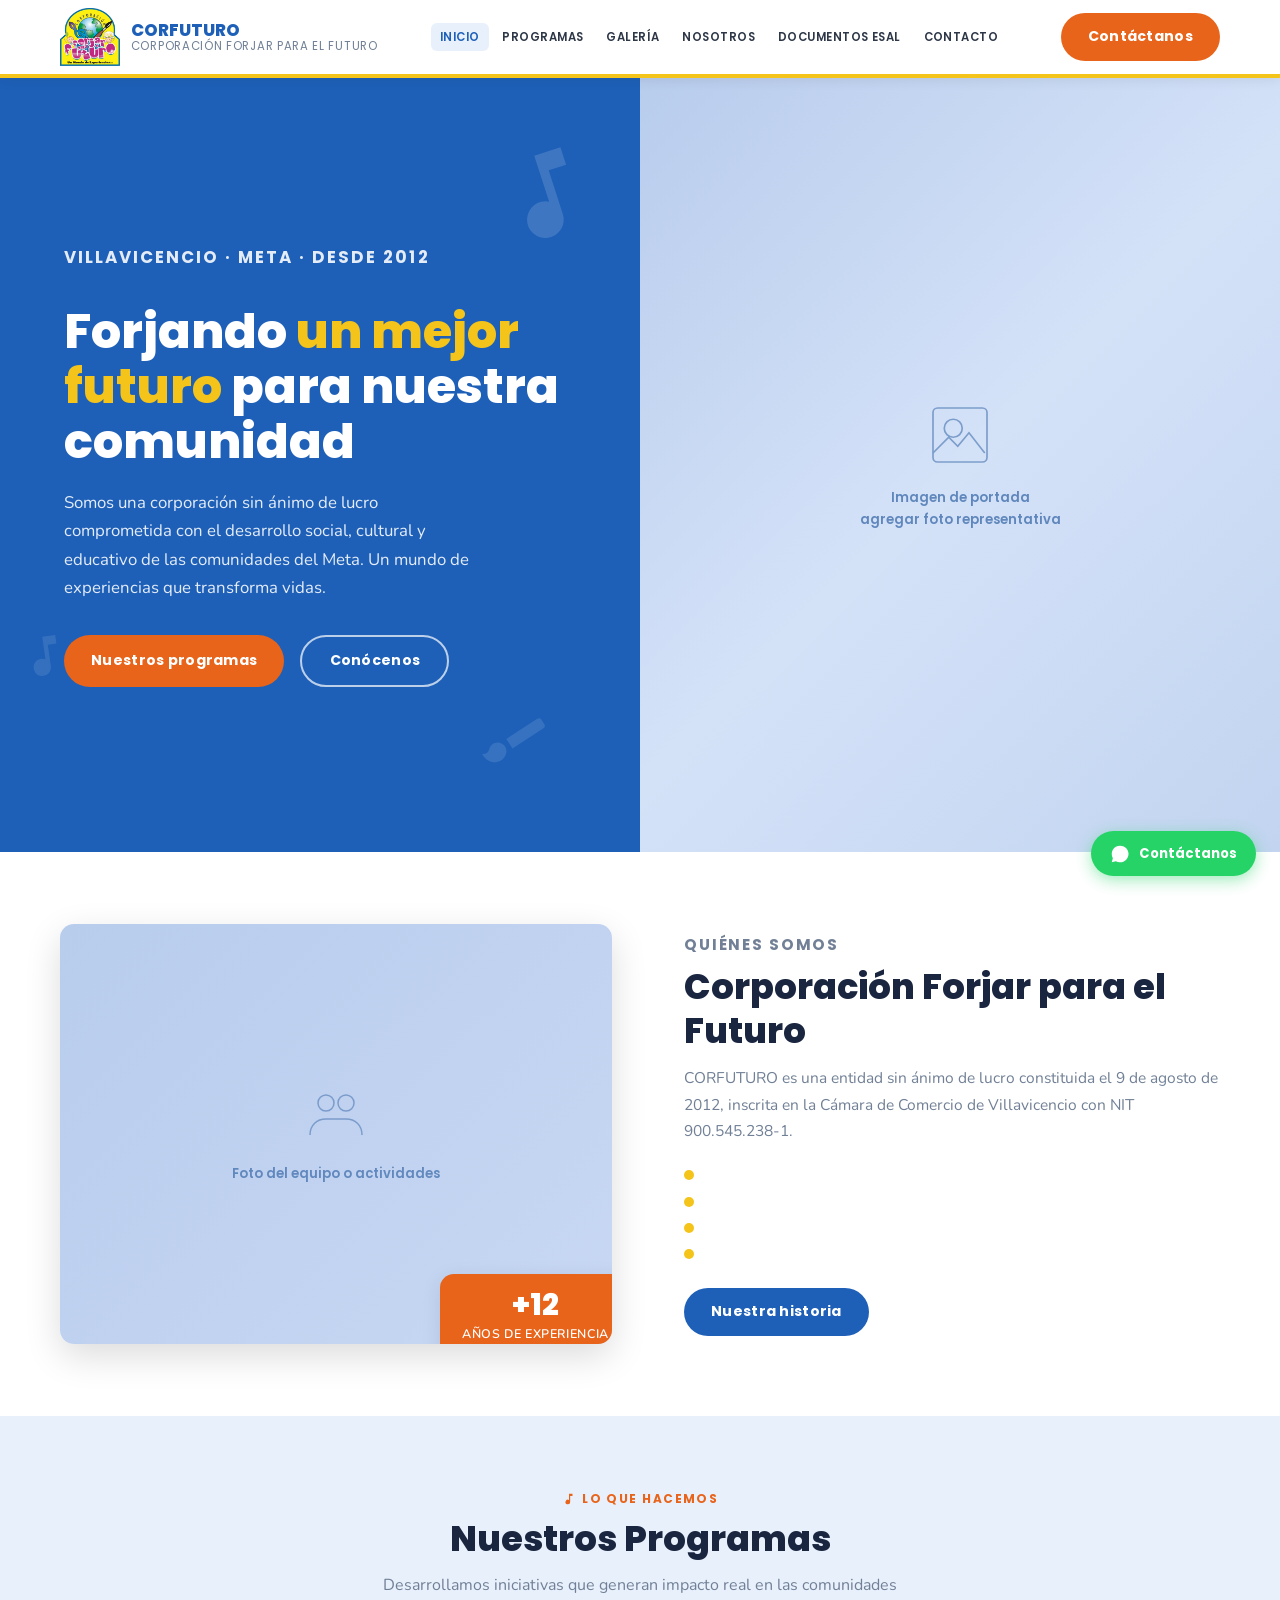
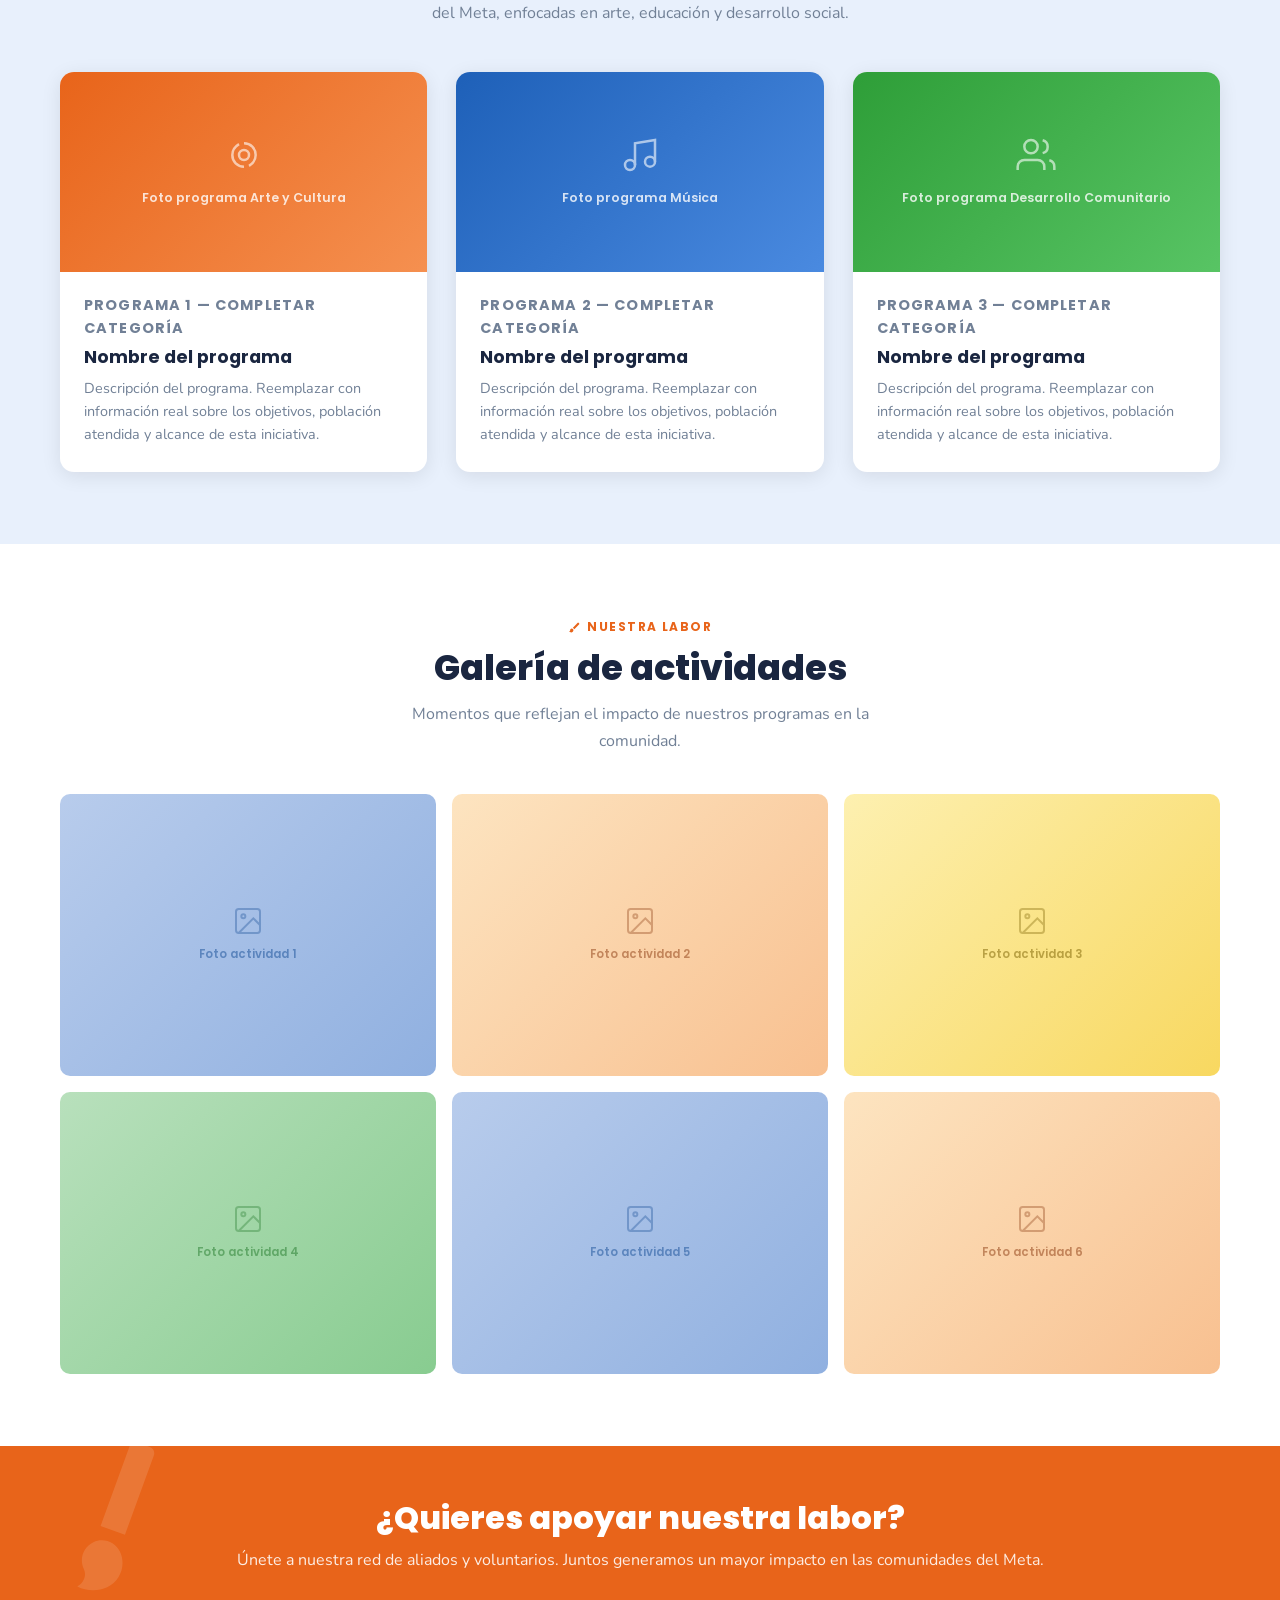
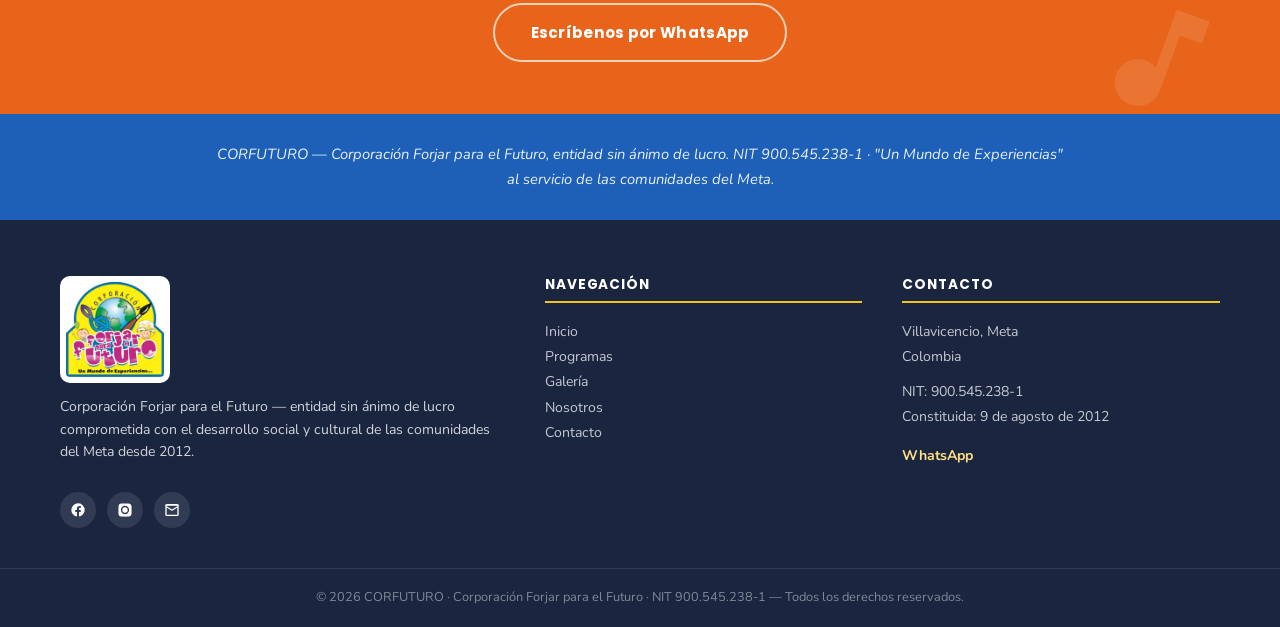
==== index.html @ f7814bb2 "Initial commit" ====
<!DOCTYPE html>
<html lang="es">
<head>
  <meta charset="UTF-8">
  <meta name="viewport" content="width=device-width, initial-scale=1">
  <title>CORFUTURO - Corporación Forjar para el Futuro</title>
  <meta name="description" content="Corporación Forjar para el Futuro — CORFUTURO, entidad sin ánimo de lucro. Un mundo de experiencias para la comunidad de Villavicencio, Meta.">
  <meta property="og:title" content="CORFUTURO - Corporación Forjar para el Futuro">
  <meta property="og:description" content="Un mundo de experiencias para la comunidad de Villavicencio, Meta.">
  <meta property="og:type" content="website">
  <link rel="preconnect" href="https://fonts.googleapis.com">
  <link rel="preconnect" href="https://fonts.gstatic.com" crossorigin>
  <link href="https://fonts.googleapis.com/css2?family=Poppins:wght@400;600;700;800&family=Nunito:wght@400;600;700&display=swap" rel="stylesheet">
  <link rel="stylesheet" href="styles.css">
</head>
<body>

<!-- ===== CABECERA ===== -->
<header class="site-header">
  <div class="wrap topbar">
    <a class="logo" href="index.html" aria-label="CORFUTURO inicio">
      <img src="assets/img/logo-corfuturo.png" alt="CORFUTURO">
      <div class="logo-name">CORFUTURO
        <span>Corporación Forjar para el Futuro</span>
      </div>
    </a>
    <ul class="nav" id="nav">
      <li class="active"><a href="index.html">Inicio</a></li>
      <li><a href="index.html#programas">Programas</a></li>
      <li><a href="index.html#galeria">Galería</a></li>
      <li><a href="nosotros.html">Nosotros</a></li>
      <li><a href="documentos.html">Documentos ESAL</a></li>
      <li><a href="contacto.html">Contacto</a></li>
    </ul>
    <div class="head-actions">
      <a class="btn btn-orange" href="https://api.whatsapp.com/send?phone=57&text=Hola%2C%20me%20gustar%C3%ADa%20saber%20m%C3%A1s%20sobre%20CORFUTURO." target="_blank" rel="noopener">Contáctanos</a>
      <button class="burger" id="burger" aria-label="Abrir menú">
        <span></span><span></span><span></span>
      </button>
    </div>
  </div>
</header>

<!-- ===== HERO ===== -->
<section class="hero" id="inicio">
  <div class="hero-text">
    <!-- Decoraciones sutiles: nota musical y pincel del logotipo -->
    <span class="deco-icon" aria-hidden="true" style="top:8%;right:6%;width:110px;height:110px;opacity:.14;transform:rotate(-18deg);color:#fff">
      <svg viewBox="0 0 24 24" width="110" height="110" fill="currentColor"><path d="M12 3v10.55A4 4 0 1 0 14 17V7h4V3h-6z"/></svg>
    </span>
    <span class="deco-icon" aria-hidden="true" style="bottom:10%;right:14%;width:70px;height:70px;opacity:.11;transform:rotate(12deg);color:#fff">
      <svg viewBox="0 0 24 24" width="70" height="70" fill="currentColor"><path d="M7 14c-1.66 0-3 1.34-3 3 0 1.31-1.16 2-2 2 .92 1.22 2.49 2 4 2 2.21 0 4-1.79 4-4 0-1.66-1.34-3-3-3zm13.71-9.37-1.34-1.34a1 1 0 0 0-1.41 0L9 12.25 11.75 15l8.96-8.96a1 1 0 0 0 0-1.41z"/></svg>
    </span>
    <span class="deco-icon" aria-hidden="true" style="bottom:22%;left:3%;width:52px;height:52px;opacity:.10;transform:rotate(-8deg);color:#fff">
      <svg viewBox="0 0 24 24" width="52" height="52" fill="currentColor"><path d="M12 3v10.55A4 4 0 1 0 14 17V7h4V3h-6z"/></svg>
    </span>
    <p class="hero-eyebrow">Villavicencio · Meta · Desde 2012</p>
    <h1>Forjando <em>un mejor futuro</em> para nuestra comunidad</h1>
    <p>Somos una corporación sin ánimo de lucro comprometida con el desarrollo social, cultural y educativo de las comunidades del Meta. Un mundo de experiencias que transforma vidas.</p>
    <div class="hero-actions">
      <a class="btn btn-orange" href="index.html#programas">Nuestros programas</a>
      <a class="btn btn-outline-white" href="nosotros.html">Conócenos</a>
    </div>
  </div>
  <div class="hero-img">
    <!-- Reemplazar con imagen real cuando esté disponible -->
    <div class="hero-img-placeholder">
      <svg viewBox="0 0 64 64" width="72" height="72" fill="none" stroke="currentColor" stroke-width="1.5">
        <rect x="8" y="8" width="48" height="48" rx="4"/>
        <circle cx="26" cy="26" r="8"/>
        <path d="M8 48l14-14 8 8 10-12 14 18"/>
      </svg>
      <p>Imagen de portada<br>agregar foto representativa</p>
    </div>
  </div>
</section>

<!-- ===== QUIÉNES SOMOS ===== -->
<section class="section" id="nosotros-home">
  <div class="wrap">
    <div class="about-grid reveal">
      <div class="about-img-wrap">
        <!-- Reemplazar con imagen real -->
        <div class="about-img-placeholder">
          <svg viewBox="0 0 64 64" width="64" height="64" fill="none" stroke="currentColor" stroke-width="1.5">
            <circle cx="22" cy="20" r="8"/>
            <circle cx="42" cy="20" r="8"/>
            <path d="M6 52c0-10 7-16 16-16h20c9 0 16 6 16 16"/>
          </svg>
          <p>Foto del equipo o actividades</p>
        </div>
        <div class="about-badge">
          <strong>+12</strong>
          <span>años de experiencia</span>
        </div>
      </div>
      <div class="about-content">
        <p class="sec-label">Quiénes somos</p>
        <h2 class="sec-title">Corporación Forjar para el Futuro</h2>
        <p>CORFUTURO es una entidad sin ánimo de lucro constituida el 9 de agosto de 2012, inscrita en la Cámara de Comercio de Villavicencio con NIT 900.545.238-1.</p>
        <p><!-- Completar: descripción real del objeto social y trabajo de la corporación --></p>
        <ul class="about-list">
          <li><!-- Completar: línea de trabajo o logro real 1 --></li>
          <li><!-- Completar: línea de trabajo o logro real 2 --></li>
          <li><!-- Completar: línea de trabajo o logro real 3 --></li>
          <li><!-- Completar: línea de trabajo o logro real 4 --></li>
        </ul>
        <a class="btn btn-green" href="nosotros.html">Nuestra historia</a>
      </div>
    </div>
  </div>
</section>

<!-- ===== CIFRAS — completar con datos reales ===== -->
<!-- <div class="stats-bar">
  <div class="wrap">
    <div class="stats-grid">
      <div class="stat-item reveal">
        <div class="stat-num" data-count="0">0</div>
        <p>Beneficiarios atendidos</p>
      </div>
      <div class="stat-item reveal">
        <div class="stat-num" data-count="0">0</div>
        <p>Años de trayectoria</p>
      </div>
      <div class="stat-item reveal">
        <div class="stat-num" data-count="0">0</div>
        <p>Programas ejecutados</p>
      </div>
    </div>
  </div>
</div> -->

<!-- ===== PROGRAMAS ===== -->
<section class="section section-alt" id="programas">
  <div class="wrap">
    <div class="reveal" style="text-align:center; margin-bottom: .5rem;">
      <p class="sec-label" style="display:inline-flex;align-items:center;gap:.4rem">
        <svg viewBox="0 0 24 24" width="14" height="14" fill="currentColor" aria-hidden="true"><path d="M12 3v10.55A4 4 0 1 0 14 17V7h4V3h-6z"/></svg>
        Lo que hacemos
      </p>
      <h2 class="sec-title" style="margin: 0 auto .7rem;">Nuestros Programas</h2>
      <p class="sec-sub" style="margin: 0 auto;">Desarrollamos iniciativas que generan impacto real en las comunidades del Meta, enfocadas en arte, educación y desarrollo social.</p>
    </div>
    <div class="programs-grid">

      <div class="program-card reveal">
        <div class="program-img">
          <!-- Reemplazar con imagen real -->
          <div class="program-img-placeholder prog-color-1">
            <svg viewBox="0 0 24 24" width="40" height="40" fill="none" stroke="currentColor" stroke-width="1.5">
              <path d="M12 19c-4 0-7-3-7-7 0-2.5 1.5-5 4-6.5M12 5c4 0 7 3 7 7 0 2.5-1.5 5-4 6.5"/>
              <circle cx="12" cy="12" r="3"/>
            </svg>
            <p>Foto programa Arte y Cultura</p>
          </div>
        </div>
        <div class="program-body">
          <p class="program-tag">Programa 1 — completar categoría</p>
          <h3>Nombre del programa</h3>
          <p>Descripción del programa. Reemplazar con información real sobre los objetivos, población atendida y alcance de esta iniciativa.</p>
        </div>
      </div>

      <div class="program-card reveal">
        <div class="program-img">
          <!-- Reemplazar con imagen real -->
          <div class="program-img-placeholder prog-color-2">
            <svg viewBox="0 0 24 24" width="40" height="40" fill="none" stroke="currentColor" stroke-width="1.5">
              <path d="M9 18V5l12-2v13"/>
              <circle cx="6" cy="18" r="3"/>
              <circle cx="18" cy="16" r="3"/>
            </svg>
            <p>Foto programa Música</p>
          </div>
        </div>
        <div class="program-body">
          <p class="program-tag">Programa 2 — completar categoría</p>
          <h3>Nombre del programa</h3>
          <p>Descripción del programa. Reemplazar con información real sobre los objetivos, población atendida y alcance de esta iniciativa.</p>
        </div>
      </div>

      <div class="program-card reveal">
        <div class="program-img">
          <!-- Reemplazar con imagen real -->
          <div class="program-img-placeholder prog-color-3">
            <svg viewBox="0 0 24 24" width="40" height="40" fill="none" stroke="currentColor" stroke-width="1.5">
              <path d="M17 21v-2a4 4 0 0 0-4-4H5a4 4 0 0 0-4 4v2"/>
              <circle cx="9" cy="7" r="4"/>
              <path d="M23 21v-2a4 4 0 0 0-3-3.87M16 3.13a4 4 0 0 1 0 7.75"/>
            </svg>
            <p>Foto programa Desarrollo Comunitario</p>
          </div>
        </div>
        <div class="program-body">
          <p class="program-tag">Programa 3 — completar categoría</p>
          <h3>Nombre del programa</h3>
          <p>Descripción del programa. Reemplazar con información real sobre los objetivos, población atendida y alcance de esta iniciativa.</p>
        </div>
      </div>

    </div>
  </div>
</section>

<!-- ===== GALERÍA ===== -->
<section class="section" id="galeria">
  <div class="wrap">
    <div class="reveal" style="text-align:center; margin-bottom: .5rem;">
      <p class="sec-label" style="display:inline-flex;align-items:center;gap:.4rem">
        <svg viewBox="0 0 24 24" width="13" height="13" fill="currentColor" aria-hidden="true"><path d="M7 14c-1.66 0-3 1.34-3 3 0 1.31-1.16 2-2 2 .92 1.22 2.49 2 4 2 2.21 0 4-1.79 4-4 0-1.66-1.34-3-3-3zm13.71-9.37-1.34-1.34a1 1 0 0 0-1.41 0L9 12.25 11.75 15l8.96-8.96a1 1 0 0 0 0-1.41z"/></svg>
        Nuestra labor
      </p>
      <h2 class="sec-title" style="margin: 0 auto .7rem;">Galería de actividades</h2>
      <p class="sec-sub" style="margin: 0 auto;">Momentos que reflejan el impacto de nuestros programas en la comunidad.</p>
    </div>
    <div class="gallery-grid reveal">
      <div class="gallery-item gal-1">
        <!-- <img src="assets/img/galeria-1.jpg" alt="Actividades CORFUTURO"> -->
        <div class="gallery-placeholder">
          <svg viewBox="0 0 24 24" width="32" height="32" fill="none" stroke="currentColor" stroke-width="1.5">
            <rect x="3" y="3" width="18" height="18" rx="2"/><circle cx="8.5" cy="8.5" r="1.5"/>
            <path d="M21 15l-5-5L5 21"/>
          </svg>
          <p>Foto actividad 1</p>
        </div>
      </div>
      <div class="gallery-item gal-2">
        <div class="gallery-placeholder">
          <svg viewBox="0 0 24 24" width="32" height="32" fill="none" stroke="currentColor" stroke-width="1.5">
            <rect x="3" y="3" width="18" height="18" rx="2"/><circle cx="8.5" cy="8.5" r="1.5"/>
            <path d="M21 15l-5-5L5 21"/>
          </svg>
          <p>Foto actividad 2</p>
        </div>
      </div>
      <div class="gallery-item gal-3">
        <div class="gallery-placeholder">
          <svg viewBox="0 0 24 24" width="32" height="32" fill="none" stroke="currentColor" stroke-width="1.5">
            <rect x="3" y="3" width="18" height="18" rx="2"/><circle cx="8.5" cy="8.5" r="1.5"/>
            <path d="M21 15l-5-5L5 21"/>
          </svg>
          <p>Foto actividad 3</p>
        </div>
      </div>
      <div class="gallery-item gal-4">
        <div class="gallery-placeholder">
          <svg viewBox="0 0 24 24" width="32" height="32" fill="none" stroke="currentColor" stroke-width="1.5">
            <rect x="3" y="3" width="18" height="18" rx="2"/><circle cx="8.5" cy="8.5" r="1.5"/>
            <path d="M21 15l-5-5L5 21"/>
          </svg>
          <p>Foto actividad 4</p>
        </div>
      </div>
      <div class="gallery-item gal-5">
        <div class="gallery-placeholder">
          <svg viewBox="0 0 24 24" width="32" height="32" fill="none" stroke="currentColor" stroke-width="1.5">
            <rect x="3" y="3" width="18" height="18" rx="2"/><circle cx="8.5" cy="8.5" r="1.5"/>
            <path d="M21 15l-5-5L5 21"/>
          </svg>
          <p>Foto actividad 5</p>
        </div>
      </div>
      <div class="gallery-item gal-6">
        <div class="gallery-placeholder">
          <svg viewBox="0 0 24 24" width="32" height="32" fill="none" stroke="currentColor" stroke-width="1.5">
            <rect x="3" y="3" width="18" height="18" rx="2"/><circle cx="8.5" cy="8.5" r="1.5"/>
            <path d="M21 15l-5-5L5 21"/>
          </svg>
          <p>Foto actividad 6</p>
        </div>
      </div>
    </div>
  </div>
</section>

<!-- ===== CTA BANNER ===== -->
<div class="cta-banner">
  <!-- Decoraciones: pincel y nota al fondo del banner naranja -->
  <span class="deco-icon" aria-hidden="true" style="top:-10px;left:3%;width:160px;height:160px;opacity:.12;transform:rotate(-25deg);color:#fff">
    <svg viewBox="0 0 24 24" width="160" height="160" fill="currentColor"><path d="M7 14c-1.66 0-3 1.34-3 3 0 1.31-1.16 2-2 2 .92 1.22 2.49 2 4 2 2.21 0 4-1.79 4-4 0-1.66-1.34-3-3-3zm13.71-9.37-1.34-1.34a1 1 0 0 0-1.41 0L9 12.25 11.75 15l8.96-8.96a1 1 0 0 0 0-1.41z"/></svg>
  </span>
  <span class="deco-icon" aria-hidden="true" style="bottom:-15px;right:4%;width:140px;height:140px;opacity:.11;transform:rotate(20deg);color:#fff">
    <svg viewBox="0 0 24 24" width="140" height="140" fill="currentColor"><path d="M12 3v10.55A4 4 0 1 0 14 17V7h4V3h-6z"/></svg>
  </span>
  <div class="wrap">
    <h2 class="reveal">¿Quieres apoyar nuestra labor?</h2>
    <p class="reveal">Únete a nuestra red de aliados y voluntarios. Juntos generamos un mayor impacto en las comunidades del Meta.</p>
    <a class="btn btn-outline-white reveal"
       href="https://api.whatsapp.com/send?phone=57&text=Hola%2C%20quiero%20apoyar%20a%20CORFUTURO."
       target="_blank" rel="noopener">Escríbenos por WhatsApp</a>
  </div>
</div>

<!-- ===== OBJETO SOCIAL STRIP ===== -->
<div class="objeto-strip">
  <div class="wrap">
    <p>CORFUTURO — Corporación Forjar para el Futuro, entidad sin ánimo de lucro. NIT 900.545.238-1 · "Un Mundo de Experiencias" al servicio de las comunidades del Meta.</p>
  </div>
</div>

<!-- ===== PIE DE PÁGINA ===== -->
<footer class="site-footer">
  <div class="foot-top">
    <div class="wrap">
      <div class="foot-grid">

        <div class="foot-brand">
          <img src="assets/img/logo-corfuturo.png" alt="CORFUTURO">
          <p>Corporación Forjar para el Futuro — entidad sin ánimo de lucro comprometida con el desarrollo social y cultural de las comunidades del Meta desde 2012.</p>
          <div class="foot-social">
            <a href="https://www.facebook.com/" target="_blank" rel="noopener" aria-label="Facebook">
              <svg viewBox="0 0 24 24"><path d="M22 12a10 10 0 1 0-11.6 9.9v-7H7.9V12h2.5V9.8c0-2.5 1.5-3.9 3.8-3.9 1.1 0 2.2.2 2.2.2v2.5h-1.2c-1.2 0-1.6.8-1.6 1.6V12h2.7l-.4 2.9h-2.3v7A10 10 0 0 0 22 12z"/></svg>
            </a>
            <a href="https://instagram.com/" target="_blank" rel="noopener" aria-label="Instagram">
              <svg viewBox="0 0 24 24"><path d="M12 2.2c3.2 0 3.6 0 4.9.1 1.2.1 1.8.3 2.2.4.6.2 1 .4 1.4.9.4.4.7.8.9 1.4.2.4.3 1 .4 2.2.1 1.3.1 1.7.1 4.9s0 3.6-.1 4.9c-.1 1.2-.3 1.8-.4 2.2-.2.6-.4 1-.9 1.4-.4.4-.8.7-1.4.9-.4.2-1 .3-2.2.4-1.3.1-1.7.1-4.9.1s-3.6 0-4.9-.1c-1.2-.1-1.8-.3-2.2-.4-.6-.2-1-.4-1.4-.9-.4-.4-.7-.8-.9-1.4-.2-.4-.3-1-.4-2.2C2.2 15.6 2.2 15.2 2.2 12s0-3.6.1-4.9c.1-1.2.3-1.8.4-2.2.2-.6.4-1 .9-1.4.4-.4.8-.7 1.4-.9.4-.2 1-.3 2.2-.4C8.4 2.2 8.8 2.2 12 2.2zm0 3.6a6.2 6.2 0 1 0 0 12.4 6.2 6.2 0 0 0 0-12.4zm0 10.2a4 4 0 1 1 0-8 4 4 0 0 1 0 8zm6.4-10.4a1.4 1.4 0 1 1-2.9 0 1.4 1.4 0 0 1 2.9 0z"/></svg>
            </a>
            <a href="mailto:corfuturo@gmail.com" aria-label="Correo">
              <svg viewBox="0 0 24 24"><path d="M2 5a2 2 0 0 1 2-2h16a2 2 0 0 1 2 2v14a2 2 0 0 1-2 2H4a2 2 0 0 1-2-2V5zm2 .5v.7l8 5 8-5v-.7H4zm16 2.8-7.5 4.7a1 1 0 0 1-1 0L4 8.3V19h16V8.3z"/></svg>
            </a>
          </div>
        </div>

        <div class="foot-col">
          <h4>Navegación</h4>
          <a href="index.html">Inicio</a>
          <a href="index.html#programas">Programas</a>
          <a href="index.html#galeria">Galería</a>
          <a href="nosotros.html">Nosotros</a>
          <a href="contacto.html">Contacto</a>
        </div>

        <div class="foot-col">
          <h4>Contacto</h4>
          <p>Villavicencio, Meta<br>Colombia</p>
          <p style="margin-top:.6rem">NIT: 900.545.238-1</p>
          <p>Constituida: 9 de agosto de 2012</p>
          <a href="https://api.whatsapp.com/send?phone=57&text=Hola%20CORFUTURO"
             target="_blank" rel="noopener" style="margin-top:.8rem; color:#ffe082; font-weight:700;">
            WhatsApp
          </a>
        </div>

      </div>
    </div>
  </div>
  <div class="foot-bottom">
    <div class="wrap">
      © <span id="year"></span> CORFUTURO · Corporación Forjar para el Futuro · NIT 900.545.238-1 — Todos los derechos reservados.
    </div>
  </div>
</footer>

<a class="float-wa"
   href="https://api.whatsapp.com/send?phone=57&text=Hola%2C%20me%20gustar%C3%ADa%20saber%20m%C3%A1s%20sobre%20CORFUTURO."
   target="_blank" rel="noopener">
  <svg viewBox="0 0 24 24"><path d="M12 2a10 10 0 0 0-8.6 15l-1.3 4.9 5-1.3A10 10 0 1 0 12 2z"/></svg>
  Contáctanos
</a>

<script src="main.js"></script>
</body>
</html>
---- styles.css ----
/* ===========================================================
   CORFUTURO — hoja de estilos
   Corporación Forjar para el Futuro
   Villavicencio, Meta · NIT 900.545.238-1
   =========================================================== */

:root {
  /* Colores extraídos del logotipo CORFUTURO */
  --blue:        #1e60b8;   /* globo azul */
  --blue-dark:   #154d96;
  --blue-light:  #e8f0fc;
  --orange:      #e8641a;   /* pincel naranja */
  --orange-dark: #c95410;
  --yellow:      #f4c41a;   /* arco dorado */
  --yellow-dark: #d4a810;
  --green:       #2e9e38;   /* nota musical verde */
  --green-dark:  #237a2b;
  --navy:        #1a2640;   /* fondo oscuro / footer */
  --ink:         #2d3748;
  --gray:        #718096;
  --line:        #e2e8f0;
  --cream:       #fffdf8;
  --shadow:      0 4px 20px rgba(0,0,0,.09);
  --shadow-lg:   0 12px 36px rgba(0,0,0,.14);
  --head: "Poppins", system-ui, sans-serif;
  --body: "Nunito", system-ui, sans-serif;
  --radius: 14px;
}

/* ----- RESET ----- */
*, *::before, *::after { box-sizing: border-box; margin: 0; padding: 0; }
html { scroll-behavior: smooth; scroll-padding-top: 80px; }
body { font-family: var(--body); color: var(--ink); line-height: 1.7;
       background: #fff; -webkit-font-smoothing: antialiased; }
img { max-width: 100%; display: block; }
a { color: inherit; text-decoration: none; }
h1,h2,h3,h4 { font-family: var(--head); line-height: 1.25; }
ul { list-style: none; }
.wrap { width: min(1160px, 92%); margin-inline: auto; }

/* ----- BOTONES ----- */
.btn {
  display: inline-flex; align-items: center; gap: .45rem;
  font-family: var(--head); font-weight: 700; font-size: .88rem;
  padding: .75rem 1.7rem; border-radius: 999px; border: 0;
  cursor: pointer; letter-spacing: .02em;
  transition: transform .2s, box-shadow .2s, background .2s;
}
.btn:hover { transform: translateY(-2px); box-shadow: 0 6px 18px rgba(0,0,0,.15); }
.btn-blue    { background: var(--blue);   color: #fff; }
.btn-blue:hover   { background: var(--blue-dark); }
.btn-green   { background: var(--blue);   color: #fff; }   /* alias compatibilidad */
.btn-green:hover  { background: var(--blue-dark); }
.btn-orange  { background: var(--orange); color: #fff; }
.btn-orange:hover { background: var(--orange-dark); }
.btn-yellow  { background: var(--yellow); color: var(--navy); }
.btn-yellow:hover { background: var(--yellow-dark); }
.btn-outline-white { background: transparent; color: #fff;
  border: 2px solid rgba(255,255,255,.7); }
.btn-outline-white:hover { background: rgba(255,255,255,.12); }

/* ----- CABECERA ----- */
.site-header {
  position: sticky; top: 0; z-index: 200;
  background: #fff;
  border-bottom: 4px solid var(--yellow);   /* arco dorado del logo */
  box-shadow: 0 2px 12px rgba(0,0,0,.08);
}
.topbar {
  display: flex; align-items: center;
  justify-content: space-between; gap: 1.2rem;
  min-height: 74px;
}
.logo { display: flex; align-items: center; gap: .7rem; padding: 5px 0; }
.logo img { height: 58px; width: auto; }
.logo-name {
  font-family: var(--head); font-weight: 800; font-size: 1.05rem;
  color: var(--blue); line-height: 1.15;
}
.logo-name span { display: block; font-weight: 400; font-size: .72rem;
  color: var(--gray); text-transform: uppercase; letter-spacing: .06em; }

.nav {
  display: flex; align-items: center; gap: .3rem;
  list-style: none; flex-wrap: nowrap;
}
.nav > li > a {
  font-family: var(--head); font-weight: 600; font-size: .72rem;
  color: var(--ink); text-transform: uppercase; letter-spacing: .04em;
  padding: 6px 9px; border-radius: 6px; white-space: nowrap;
  transition: color .2s, background .2s;
}
.nav > li > a:hover,
.nav > li.active > a { color: var(--blue); background: var(--blue-light); }

.head-actions { display: flex; align-items: center; gap: .6rem; flex-shrink: 0; }
.burger { display: none; flex-direction: column; gap: 5px;
  background: none; border: 0; cursor: pointer; padding: 4px; }
.burger span { display: block; width: 24px; height: 2px;
  background: var(--ink); border-radius: 2px; transition: .3s; }

/* ----- HERO ----- */
.hero {
  position: relative; min-height: 86vh;
  display: grid; grid-template-columns: 1fr 1fr;
  overflow: hidden;
}
.hero-text {
  background: var(--blue);   /* azul del globo */
  display: flex; flex-direction: column;
  justify-content: center; padding: clamp(2.5rem, 6vw, 5rem) clamp(2rem, 5vw, 4rem);
  position: relative; overflow: hidden;
}
.hero-eyebrow {
  font-family: var(--head); font-size: .78rem; font-weight: 700;
  letter-spacing: .12em; text-transform: uppercase;
  color: rgba(255,255,255,.7); margin-bottom: .8rem;
}
.hero-text h1 {
  font-family: var(--head); font-weight: 800;
  font-size: clamp(1.9rem, 4vw, 3rem);
  color: #fff; line-height: 1.15; margin-bottom: 1.2rem;
}
.hero-text h1 em { font-style: normal; color: var(--yellow); }  /* acento amarillo del logo */
.hero-text p {
  font-size: clamp(.92rem, 1.4vw, 1.05rem);
  color: rgba(255,255,255,.88); margin-bottom: 2rem; max-width: 42ch;
}
.hero-actions { display: flex; gap: 1rem; flex-wrap: wrap; }

.hero-img {
  position: relative; overflow: hidden; min-height: 400px;
  background: #c8d8f0;
}
.hero-img img { width: 100%; height: 100%; object-fit: cover; }
.hero-img-placeholder {
  width: 100%; height: 100%;
  background: linear-gradient(135deg, #b8ccec 0%, #d4e2f8 50%, #c2d4f0 100%);
  display: flex; flex-direction: column;
  align-items: center; justify-content: center; gap: 1rem;
  color: var(--blue-dark); text-align: center; padding: 2rem;
}
.hero-img-placeholder svg { opacity: .45; }
.hero-img-placeholder p { font-family: var(--head); font-size: .82rem;
  font-weight: 600; opacity: .6; }

/* ----- SECCIÓN GENÉRICA ----- */
.section { padding: 72px 0; }
.section-alt { background: var(--blue-light); }
.section-dark { background: var(--navy); color: #fff; }
.section-cream { background: var(--cream); }

.sec-label {
  font-family: var(--head); font-size: .75rem; font-weight: 700;
  letter-spacing: .12em; text-transform: uppercase;
  color: var(--orange); margin-bottom: .5rem;
}
.sec-title {
  font-family: var(--head); font-weight: 800;
  font-size: clamp(1.5rem, 3vw, 2.2rem);
  color: var(--navy); margin-bottom: 1rem;
}
.sec-title-white { color: #fff; }
.sec-sub { font-size: 1rem; color: var(--gray); max-width: 54ch; }

/* ----- QUIÉNES SOMOS ----- */
.about-grid {
  display: grid; grid-template-columns: 1fr 1fr;
  gap: 3.5rem; align-items: center;
}
.about-img-wrap {
  position: relative; border-radius: var(--radius); overflow: hidden;
  box-shadow: var(--shadow-lg);
}
.about-img-wrap img { width: 100%; height: 420px; object-fit: cover; }
.about-img-placeholder {
  height: 420px;
  background: linear-gradient(135deg, #b8ccec 0%, #c8d8f4 100%);
  display: flex; flex-direction: column;
  align-items: center; justify-content: center; gap: 1rem;
  color: var(--blue-dark);
}
.about-img-placeholder svg { opacity: .4; }
.about-img-placeholder p { font-family: var(--head); font-size: .82rem;
  font-weight: 600; opacity: .55; }
.about-badge {
  position: absolute; bottom: -1.2rem; right: -1.2rem;
  background: var(--orange); color: #fff; border-radius: var(--radius);
  padding: 1rem 1.4rem; text-align: center; box-shadow: var(--shadow);
}
.about-badge strong { display: block; font-family: var(--head);
  font-size: 1.9rem; font-weight: 800; line-height: 1; }
.about-badge span { font-size: .78rem; font-weight: 600;
  text-transform: uppercase; letter-spacing: .05em; }

.about-content { padding-left: 1rem; }
.about-content .sec-label { margin-bottom: .4rem; }
.about-content .sec-title { margin-bottom: .8rem; }
.about-content p { color: var(--gray); margin-bottom: 1rem; font-size: .97rem; }
.about-list { display: flex; flex-direction: column; gap: .6rem; margin: 1.2rem 0 1.8rem; }
.about-list li {
  display: flex; align-items: flex-start; gap: .7rem;
  font-size: .95rem; color: var(--ink);
}
.about-list li::before {
  content: ""; width: 10px; height: 10px; border-radius: 50%;
  background: var(--yellow); flex-shrink: 0; margin-top: .42rem;
}

/* ----- PROGRAMAS ----- */
.programs-grid {
  display: grid; grid-template-columns: repeat(3, 1fr);
  gap: 1.8rem; margin-top: 2.8rem;
}
.program-card {
  background: #fff; border-radius: var(--radius);
  box-shadow: var(--shadow); overflow: hidden;
  transition: transform .25s, box-shadow .25s;
}
.program-card:hover { transform: translateY(-6px); box-shadow: var(--shadow-lg); }
.program-img { height: 200px; overflow: hidden; position: relative; }
.program-img img { width: 100%; height: 100%; object-fit: cover; transition: transform .4s; }
.program-card:hover .program-img img { transform: scale(1.05); }
.program-img-placeholder {
  height: 100%; display: flex; flex-direction: column;
  align-items: center; justify-content: center; gap: .7rem; color: #fff;
}
.program-img-placeholder svg { opacity: .6; }
.program-img-placeholder p { font-family: var(--head); font-size: .78rem; font-weight: 600; opacity: .8; }

/* Gradientes usando los colores del logo */
.prog-color-1 { background: linear-gradient(135deg, #e8641a, #f59050); }   /* naranja */
.prog-color-2 { background: linear-gradient(135deg, #1e60b8, #4a8ae0); }   /* azul */
.prog-color-3 { background: linear-gradient(135deg, #2e9e38, #58c464); }   /* verde */

.program-body { padding: 1.4rem 1.5rem 1.6rem; }
.program-tag {
  font-family: var(--head); font-size: .68rem; font-weight: 700;
  text-transform: uppercase; letter-spacing: .08em;
  color: var(--orange); margin-bottom: .4rem;
}
.program-body h3 { font-size: 1.1rem; color: var(--navy); margin-bottom: .55rem; }
.program-body p { font-size: .9rem; color: var(--gray); line-height: 1.6; }

/* ----- GALERÍA ----- */
.gallery-grid {
  display: grid; grid-template-columns: repeat(3, 1fr);
  gap: 1rem; margin-top: 2.4rem;
}
.gallery-item {
  border-radius: 10px; overflow: hidden;
  aspect-ratio: 4/3; position: relative; cursor: pointer;
}
.gallery-item img { width: 100%; height: 100%; object-fit: cover; transition: transform .35s; }
.gallery-item:hover img { transform: scale(1.07); }
.gallery-placeholder {
  width: 100%; height: 100%;
  display: flex; flex-direction: column;
  align-items: center; justify-content: center; gap: .5rem;
}
.gallery-placeholder svg { opacity: .35; }
.gallery-placeholder p { font-size: .72rem; font-family: var(--head);
  font-weight: 600; opacity: .5; text-align: center; }

/* Galería con los 4 colores del logo */
.gal-1 { background: linear-gradient(135deg, #b8ccec, #90b0e0); color: var(--blue-dark); }   /* azul */
.gal-2 { background: linear-gradient(135deg, #fde4c0, #f8c090); color: #8b3a10; }            /* naranja */
.gal-3 { background: linear-gradient(135deg, #fdf0b0, #f8d860); color: #7a6000; }            /* amarillo */
.gal-4 { background: linear-gradient(135deg, #b8e0bc, #88cc90); color: var(--green-dark); }  /* verde */
.gal-5 { background: linear-gradient(135deg, #b8ccec, #90b0e0); color: var(--blue-dark); }   /* azul */
.gal-6 { background: linear-gradient(135deg, #fde4c0, #f8c090); color: #8b3a10; }            /* naranja */

/* ----- DECORACIONES DEL LOGO (notas musicales / pinceles) ----- */
/* Íconos flotantes de baja opacidad para ambientar sin saturar */
.deco-icon {
  position: absolute; pointer-events: none; user-select: none;
  aria-hidden: true; line-height: 0;
}
.deco-icon svg { display: block; }

/* ----- CTA BANNER ----- */
.cta-banner {
  background: var(--orange);
  padding: 52px 0; text-align: center;
  position: relative; overflow: hidden;
}
.cta-banner h2 {
  font-family: var(--head); font-weight: 800;
  font-size: clamp(1.4rem, 2.8vw, 2rem);
  color: #fff; margin-bottom: .6rem;
}
.cta-banner p { color: rgba(255,255,255,.88); margin-bottom: 1.8rem; font-size: 1rem; }
.cta-banner .btn-outline-white { font-size: .95rem; padding: .9rem 2.2rem; }

/* ----- OBJETO STRIP ----- */
.objeto-strip { background: var(--blue); padding: 28px 0; }
.objeto-strip p {
  color: rgba(255,255,255,.9); font-size: .92rem;
  text-align: center; max-width: 860px; margin: 0 auto; font-style: italic;
}

/* ----- PIE DE PÁGINA ----- */
.site-footer { background: var(--navy); color: rgba(255,255,255,.8); }
.foot-top { padding: 56px 0 40px; }
.foot-grid { display: grid; grid-template-columns: 1.4fr 1fr 1fr; gap: 2.5rem; }
.foot-brand { display: flex; flex-direction: column; gap: .8rem; }
.foot-brand img {
  height: auto; width: 110px;
  background: #fff; border-radius: 10px;
  padding: 6px; object-fit: contain;
}
.foot-brand p { font-size: .88rem; line-height: 1.6; }
.foot-col h4 {
  font-family: var(--head); font-weight: 700; font-size: .85rem;
  text-transform: uppercase; letter-spacing: .07em;
  color: #fff; margin-bottom: 1rem;
  padding-bottom: .5rem; border-bottom: 2px solid var(--yellow);  /* dorado del logo */
}
.foot-col p, .foot-col a { font-size: .88rem; color: rgba(255,255,255,.75); line-height: 1.8; display: block; }
.foot-col a:hover { color: var(--yellow); }
.foot-social { display: flex; gap: .7rem; margin-top: 1rem; }
.foot-social a {
  width: 36px; height: 36px; border-radius: 50%;
  background: rgba(255,255,255,.1);
  display: grid; place-items: center; transition: background .2s;
}
.foot-social a:hover { background: var(--blue); }
.foot-social svg { width: 16px; height: 16px; fill: #fff; }
.foot-bottom {
  border-top: 1px solid rgba(255,255,255,.1);
  padding: 18px 0; text-align: center;
  font-size: .8rem; color: rgba(255,255,255,.45);
}

/* ----- CABECERA DE PÁGINA INTERNA ----- */
.page-head {
  background: linear-gradient(135deg, var(--blue) 0%, var(--blue-dark) 100%);
  padding: 56px 0 48px; color: #fff;
}
.page-head h1 {
  font-family: var(--head); font-weight: 800;
  font-size: clamp(1.8rem, 3.5vw, 2.6rem); margin-bottom: .5rem;
}
.page-head p { color: rgba(255,255,255,.82); font-size: 1rem; }

/* ----- MISIÓN / VISIÓN ----- */
.mv-grid { display: grid; grid-template-columns: 1fr 1fr; gap: 2rem; }
.mv-card {
  background: #fff; border-radius: var(--radius);
  padding: 2rem; box-shadow: var(--shadow);
  border-top: 4px solid var(--blue);
}
.mv-card:nth-child(2) { border-top-color: var(--orange); }
.mv-card h3 {
  font-family: var(--head); font-weight: 800; font-size: 1.1rem;
  color: var(--navy); margin-bottom: .7rem;
  text-transform: uppercase; letter-spacing: .04em;
}
.mv-card p { font-size: .95rem; color: var(--gray); line-height: 1.7; }

/* ----- VALORES ----- */
.values-grid { display: grid; grid-template-columns: repeat(3, 1fr); gap: 1.5rem; margin-top: 2.4rem; }
.value-card {
  background: var(--blue-light); border-radius: var(--radius);
  padding: 1.6rem; text-align: center;
}
/* Íconos alternando los 4 colores del logo */
.value-icon {
  width: 52px; height: 52px; border-radius: 50%;
  background: var(--blue); display: grid; place-items: center;
  margin: 0 auto 1rem;
}
.value-card:nth-child(2) .value-icon { background: var(--orange); }
.value-card:nth-child(3) .value-icon { background: var(--green); }
.value-card:nth-child(4) .value-icon { background: var(--yellow); }
.value-card:nth-child(5) .value-icon { background: var(--blue); }
.value-card:nth-child(6) .value-icon { background: var(--orange); }
.value-icon svg { width: 26px; height: 26px; fill: #fff; }
.value-card:nth-child(4) .value-icon svg { fill: var(--navy); }  /* amarillo → texto oscuro */
.value-card h4 {
  font-family: var(--head); font-weight: 700;
  font-size: .95rem; color: var(--navy); margin-bottom: .4rem;
}
.value-card p { font-size: .87rem; color: var(--gray); }

/* ----- CONTACTO ----- */
.contact-grid { display: grid; grid-template-columns: 1fr 1fr; gap: 3rem; }
.contact-info { display: flex; flex-direction: column; gap: 1.4rem; }
.contact-item { display: flex; gap: 1rem; align-items: flex-start; }
.contact-icon {
  width: 44px; height: 44px; border-radius: 10px;
  background: var(--blue-light); display: grid; place-items: center; flex-shrink: 0;
}
.contact-icon svg { width: 20px; height: 20px; fill: var(--blue); }
.contact-item h4 {
  font-family: var(--head); font-weight: 700; font-size: .88rem;
  color: var(--navy); margin-bottom: .2rem;
}
.contact-item p, .contact-item a { font-size: .9rem; color: var(--gray); }
.contact-form { background: #fff; border-radius: var(--radius); padding: 2rem; box-shadow: var(--shadow); }
.form-group { margin-bottom: 1.2rem; }
.form-group label {
  display: block; font-family: var(--head); font-size: .8rem;
  font-weight: 700; color: var(--navy); margin-bottom: .4rem;
  text-transform: uppercase; letter-spacing: .04em;
}
.form-group input,
.form-group textarea,
.form-group select {
  width: 100%; padding: .75rem 1rem; border-radius: 8px;
  border: 2px solid var(--line); font-family: var(--body);
  font-size: .95rem; color: var(--ink);
  background: #fafafa; transition: border-color .2s;
}
.form-group input:focus,
.form-group textarea:focus { outline: none; border-color: var(--blue); background: #fff; }
.form-group textarea { resize: vertical; min-height: 120px; }

/* ----- WHATSAPP FLOAT ----- */
.float-wa {
  position: fixed; bottom: 24px; right: 24px; z-index: 999;
  background: #25d366; color: #fff;
  display: flex; align-items: center; gap: .55rem;
  padding: .7rem 1.2rem; border-radius: 999px;
  font-family: var(--head); font-weight: 700; font-size: .82rem;
  box-shadow: 0 4px 16px rgba(37,211,102,.45);
  transition: transform .2s, box-shadow .2s;
}
.float-wa:hover { transform: translateY(-3px); box-shadow: 0 8px 24px rgba(37,211,102,.5); }
.float-wa svg { width: 20px; height: 20px; fill: #fff; }

/* ----- REVEAL ----- */
.reveal { opacity: 0; transform: translateY(24px); transition: opacity .55s, transform .55s; }
.reveal.in { opacity: 1; transform: none; }

/* ----- RESPONSIVE ----- */
@media (max-width: 900px) {
  .hero { grid-template-columns: 1fr; }
  .hero-img { min-height: 300px; }
  .about-grid, .contact-grid, .mv-grid { grid-template-columns: 1fr; }
  .programs-grid { grid-template-columns: 1fr 1fr; }
  .foot-grid { grid-template-columns: 1fr 1fr; }
  .gallery-grid { grid-template-columns: repeat(2, 1fr); }
  .values-grid { grid-template-columns: 1fr 1fr; }
}
@media (max-width: 640px) {
  .nav { display: none; flex-direction: column; position: absolute;
    top: 74px; left: 0; right: 0;
    background: #fff; padding: 1rem; border-top: 1px solid var(--line);
    box-shadow: 0 8px 24px rgba(0,0,0,.1); }
  .nav.open { display: flex; }
  .nav > li { width: 100%; }
  .nav > li > a { display: block; padding: .7rem 1rem; }
  .burger { display: flex; }
  .head-actions .btn { display: none; }
  .programs-grid { grid-template-columns: 1fr; }
  .foot-grid { grid-template-columns: 1fr; }
  .gallery-grid { grid-template-columns: 1fr 1fr; }
  .values-grid { grid-template-columns: 1fr; }
}
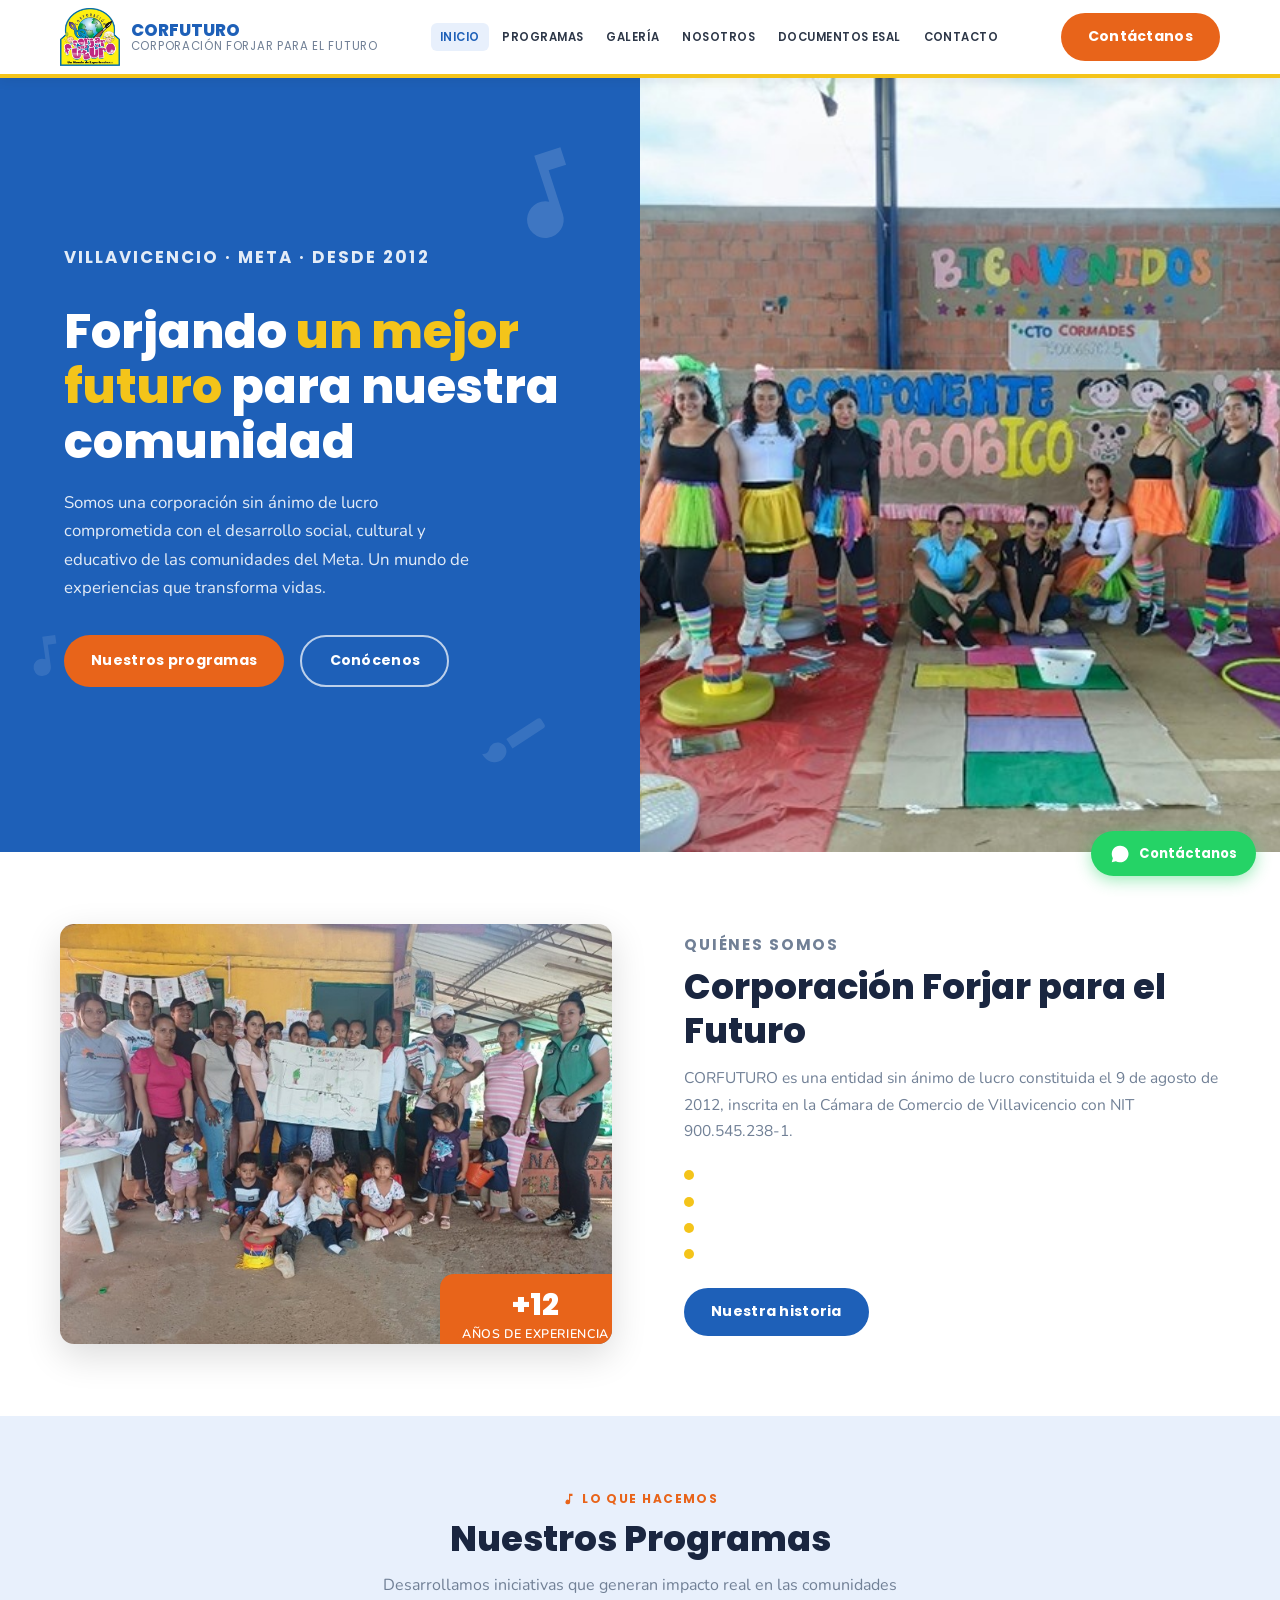
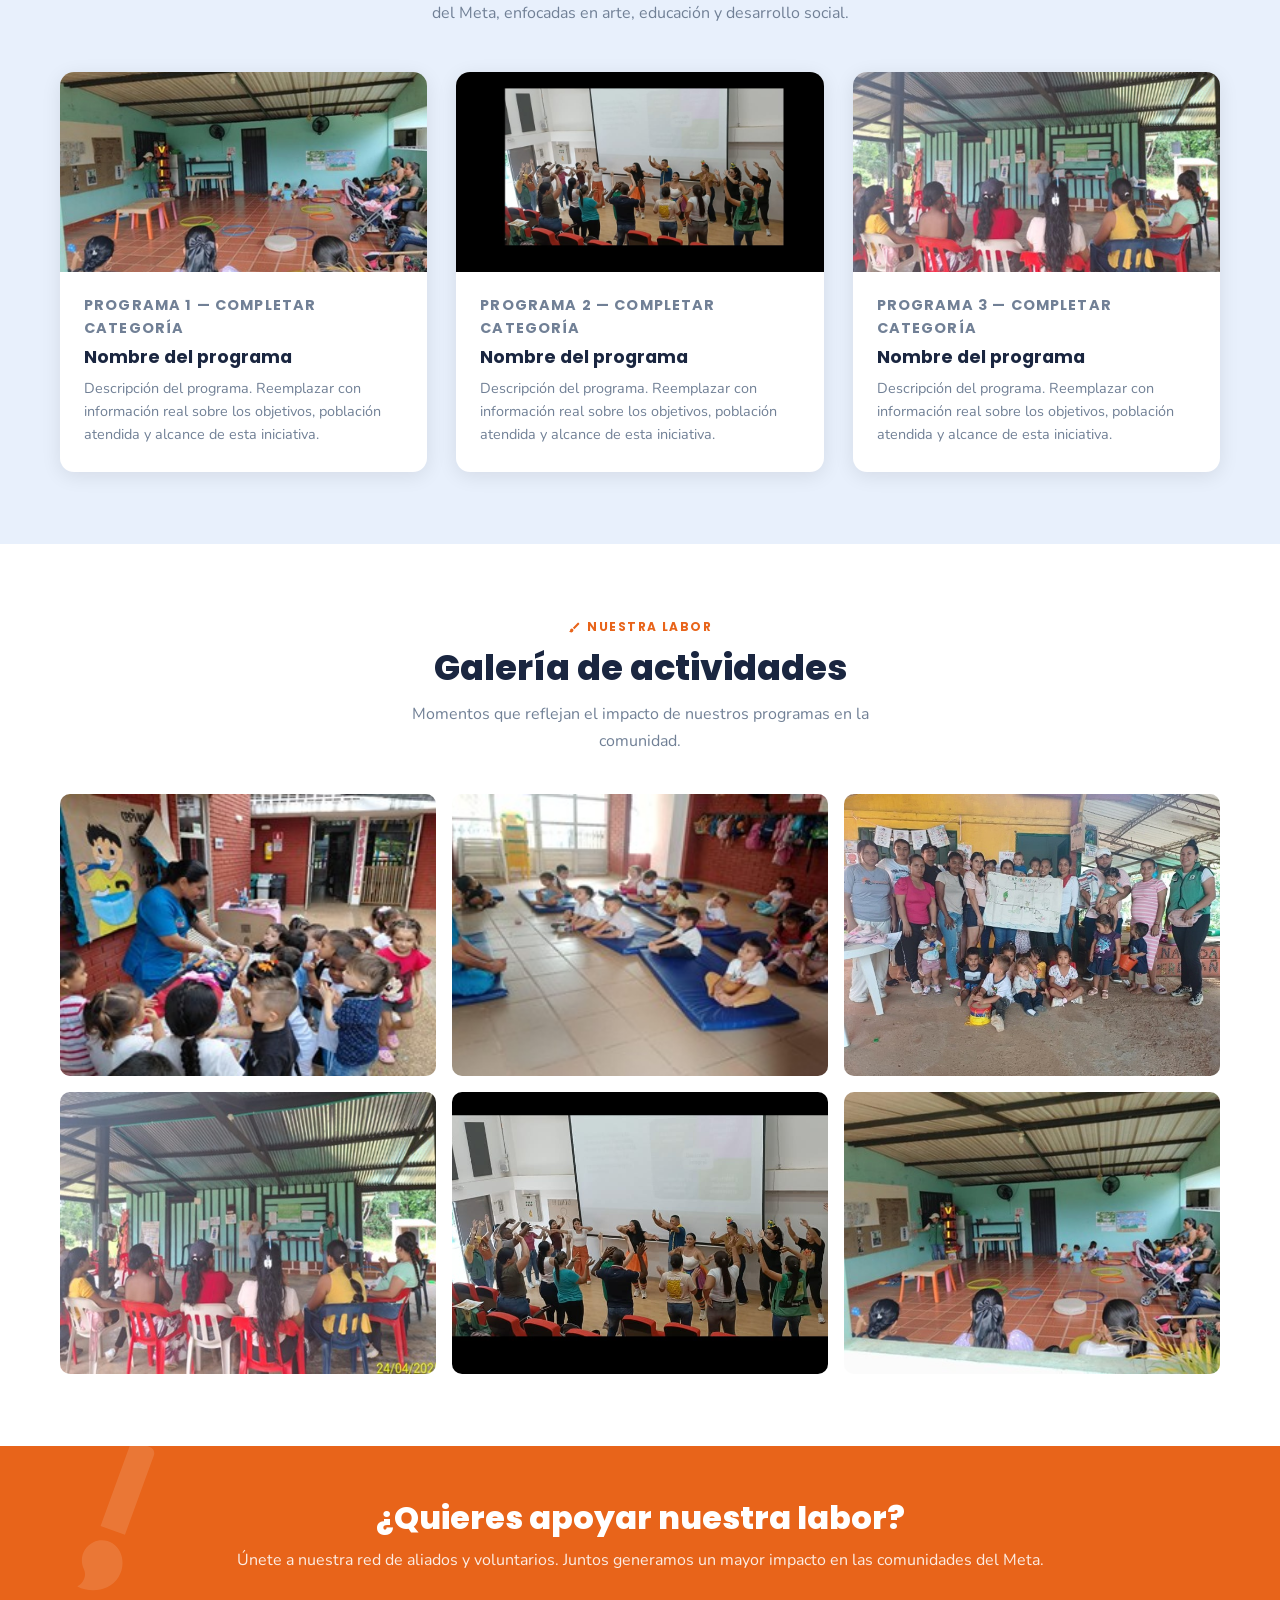
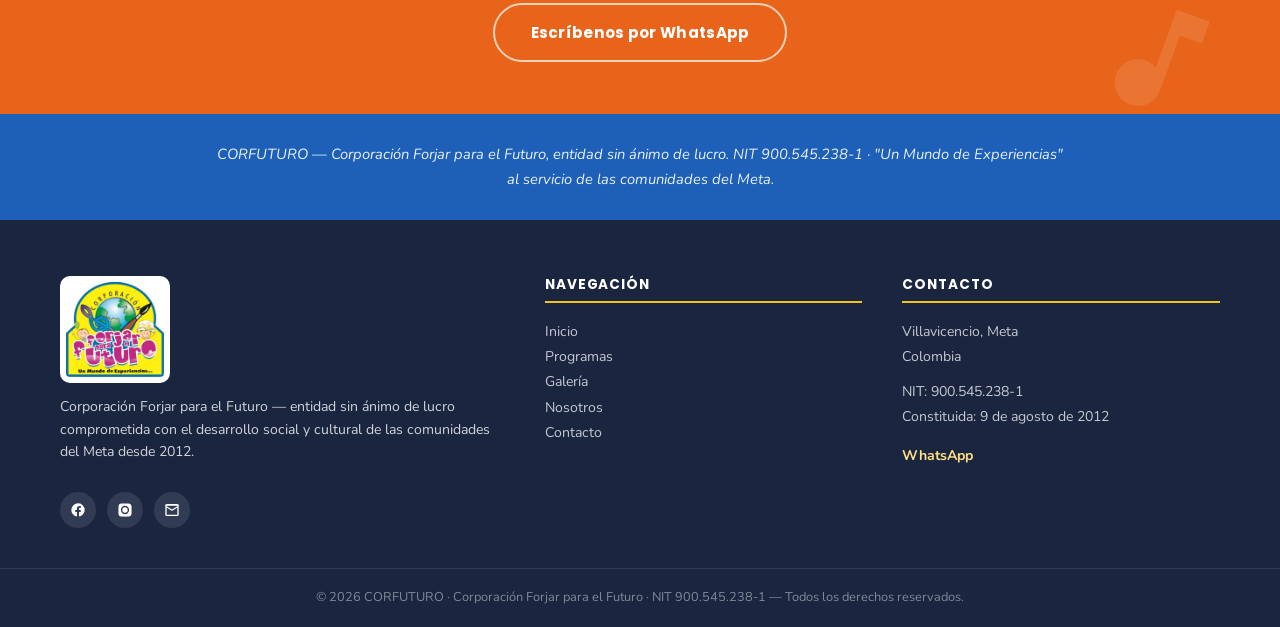
==== commit 24e3a7a1: "Initial Commit" ====
--- a/index.html
+++ b/index.html
@@ -63,15 +63,7 @@
     </div>
   </div>
   <div class="hero-img">
-    <!-- Reemplazar con imagen real cuando esté disponible -->
-    <div class="hero-img-placeholder">
-      <svg viewBox="0 0 64 64" width="72" height="72" fill="none" stroke="currentColor" stroke-width="1.5">
-        <rect x="8" y="8" width="48" height="48" rx="4"/>
-        <circle cx="26" cy="26" r="8"/>
-        <path d="M8 48l14-14 8 8 10-12 14 18"/>
-      </svg>
-      <p>Imagen de portada<br>agregar foto representativa</p>
-    </div>
+    <img src="assets/fotos/evento-colorido.jpg" alt="Evento comunitario CORFUTURO">
   </div>
 </section>
 
@@ -80,15 +72,7 @@
   <div class="wrap">
     <div class="about-grid reveal">
       <div class="about-img-wrap">
-        <!-- Reemplazar con imagen real -->
-        <div class="about-img-placeholder">
-          <svg viewBox="0 0 64 64" width="64" height="64" fill="none" stroke="currentColor" stroke-width="1.5">
-            <circle cx="22" cy="20" r="8"/>
-            <circle cx="42" cy="20" r="8"/>
-            <path d="M6 52c0-10 7-16 16-16h20c9 0 16 6 16 16"/>
-          </svg>
-          <p>Foto del equipo o actividades</p>
-        </div>
+        <img src="assets/fotos/comunidad-grupo.jpg" alt="Comunidad CORFUTURO">
         <div class="about-badge">
           <strong>+12</strong>
           <span>años de experiencia</span>
@@ -146,14 +130,7 @@
 
       <div class="program-card reveal">
         <div class="program-img">
-          <!-- Reemplazar con imagen real -->
-          <div class="program-img-placeholder prog-color-1">
-            <svg viewBox="0 0 24 24" width="40" height="40" fill="none" stroke="currentColor" stroke-width="1.5">
-              <path d="M12 19c-4 0-7-3-7-7 0-2.5 1.5-5 4-6.5M12 5c4 0 7 3 7 7 0 2.5-1.5 5-4 6.5"/>
-              <circle cx="12" cy="12" r="3"/>
-            </svg>
-            <p>Foto programa Arte y Cultura</p>
-          </div>
+          <img src="assets/fotos/actividad-ninos-1.jpg" alt="Programa primera infancia CORFUTURO" >
         </div>
         <div class="program-body">
           <p class="program-tag">Programa 1 — completar categoría</p>
@@ -164,15 +141,7 @@
 
       <div class="program-card reveal">
         <div class="program-img">
-          <!-- Reemplazar con imagen real -->
-          <div class="program-img-placeholder prog-color-2">
-            <svg viewBox="0 0 24 24" width="40" height="40" fill="none" stroke="currentColor" stroke-width="1.5">
-              <path d="M9 18V5l12-2v13"/>
-              <circle cx="6" cy="18" r="3"/>
-              <circle cx="18" cy="16" r="3"/>
-            </svg>
-            <p>Foto programa Música</p>
-          </div>
+          <img src="assets/fotos/foto-taller-danza.jpg" alt="Taller de danza y artes CORFUTURO" >
         </div>
         <div class="program-body">
           <p class="program-tag">Programa 2 — completar categoría</p>
@@ -183,15 +152,7 @@
 
       <div class="program-card reveal">
         <div class="program-img">
-          <!-- Reemplazar con imagen real -->
-          <div class="program-img-placeholder prog-color-3">
-            <svg viewBox="0 0 24 24" width="40" height="40" fill="none" stroke="currentColor" stroke-width="1.5">
-              <path d="M17 21v-2a4 4 0 0 0-4-4H5a4 4 0 0 0-4 4v2"/>
-              <circle cx="9" cy="7" r="4"/>
-              <path d="M23 21v-2a4 4 0 0 0-3-3.87M16 3.13a4 4 0 0 1 0 7.75"/>
-            </svg>
-            <p>Foto programa Desarrollo Comunitario</p>
-          </div>
+          <img src="assets/fotos/taller-comunitario.jpg" alt="Taller comunitario CORFUTURO" >
         </div>
         <div class="program-body">
           <p class="program-tag">Programa 3 — completar categoría</p>
@@ -217,59 +178,22 @@
     </div>
     <div class="gallery-grid reveal">
       <div class="gallery-item gal-1">
-        <!-- <img src="assets/img/galeria-1.jpg" alt="Actividades CORFUTURO"> -->
-        <div class="gallery-placeholder">
-          <svg viewBox="0 0 24 24" width="32" height="32" fill="none" stroke="currentColor" stroke-width="1.5">
-            <rect x="3" y="3" width="18" height="18" rx="2"/><circle cx="8.5" cy="8.5" r="1.5"/>
-            <path d="M21 15l-5-5L5 21"/>
-          </svg>
-          <p>Foto actividad 1</p>
-        </div>
+        <img src="assets/fotos/actividad-ninos-2.jpg" alt="Actividades con niños CORFUTURO" >
       </div>
       <div class="gallery-item gal-2">
-        <div class="gallery-placeholder">
-          <svg viewBox="0 0 24 24" width="32" height="32" fill="none" stroke="currentColor" stroke-width="1.5">
-            <rect x="3" y="3" width="18" height="18" rx="2"/><circle cx="8.5" cy="8.5" r="1.5"/>
-            <path d="M21 15l-5-5L5 21"/>
-          </svg>
-          <p>Foto actividad 2</p>
-        </div>
+        <img src="assets/fotos/actividad-ninos-3.jpg" alt="Actividades infantiles CORFUTURO" >
       </div>
       <div class="gallery-item gal-3">
-        <div class="gallery-placeholder">
-          <svg viewBox="0 0 24 24" width="32" height="32" fill="none" stroke="currentColor" stroke-width="1.5">
-            <rect x="3" y="3" width="18" height="18" rx="2"/><circle cx="8.5" cy="8.5" r="1.5"/>
-            <path d="M21 15l-5-5L5 21"/>
-          </svg>
-          <p>Foto actividad 3</p>
-        </div>
+        <img src="assets/fotos/comunidad-grupo.jpg" alt="Comunidad CORFUTURO" >
       </div>
       <div class="gallery-item gal-4">
-        <div class="gallery-placeholder">
-          <svg viewBox="0 0 24 24" width="32" height="32" fill="none" stroke="currentColor" stroke-width="1.5">
-            <rect x="3" y="3" width="18" height="18" rx="2"/><circle cx="8.5" cy="8.5" r="1.5"/>
-            <path d="M21 15l-5-5L5 21"/>
-          </svg>
-          <p>Foto actividad 4</p>
-        </div>
+        <img src="assets/fotos/taller-comunitario.jpg" alt="Taller comunitario CORFUTURO" >
       </div>
       <div class="gallery-item gal-5">
-        <div class="gallery-placeholder">
-          <svg viewBox="0 0 24 24" width="32" height="32" fill="none" stroke="currentColor" stroke-width="1.5">
-            <rect x="3" y="3" width="18" height="18" rx="2"/><circle cx="8.5" cy="8.5" r="1.5"/>
-            <path d="M21 15l-5-5L5 21"/>
-          </svg>
-          <p>Foto actividad 5</p>
-        </div>
+        <img src="assets/fotos/foto-taller-danza.jpg" alt="Taller de danza CORFUTURO" >
       </div>
       <div class="gallery-item gal-6">
-        <div class="gallery-placeholder">
-          <svg viewBox="0 0 24 24" width="32" height="32" fill="none" stroke="currentColor" stroke-width="1.5">
-            <rect x="3" y="3" width="18" height="18" rx="2"/><circle cx="8.5" cy="8.5" r="1.5"/>
-            <path d="M21 15l-5-5L5 21"/>
-          </svg>
-          <p>Foto actividad 6</p>
-        </div>
+        <img src="assets/fotos/actividad-ninos-1.jpg" alt="Actividades primera infancia CORFUTURO" >
       </div>
     </div>
   </div>
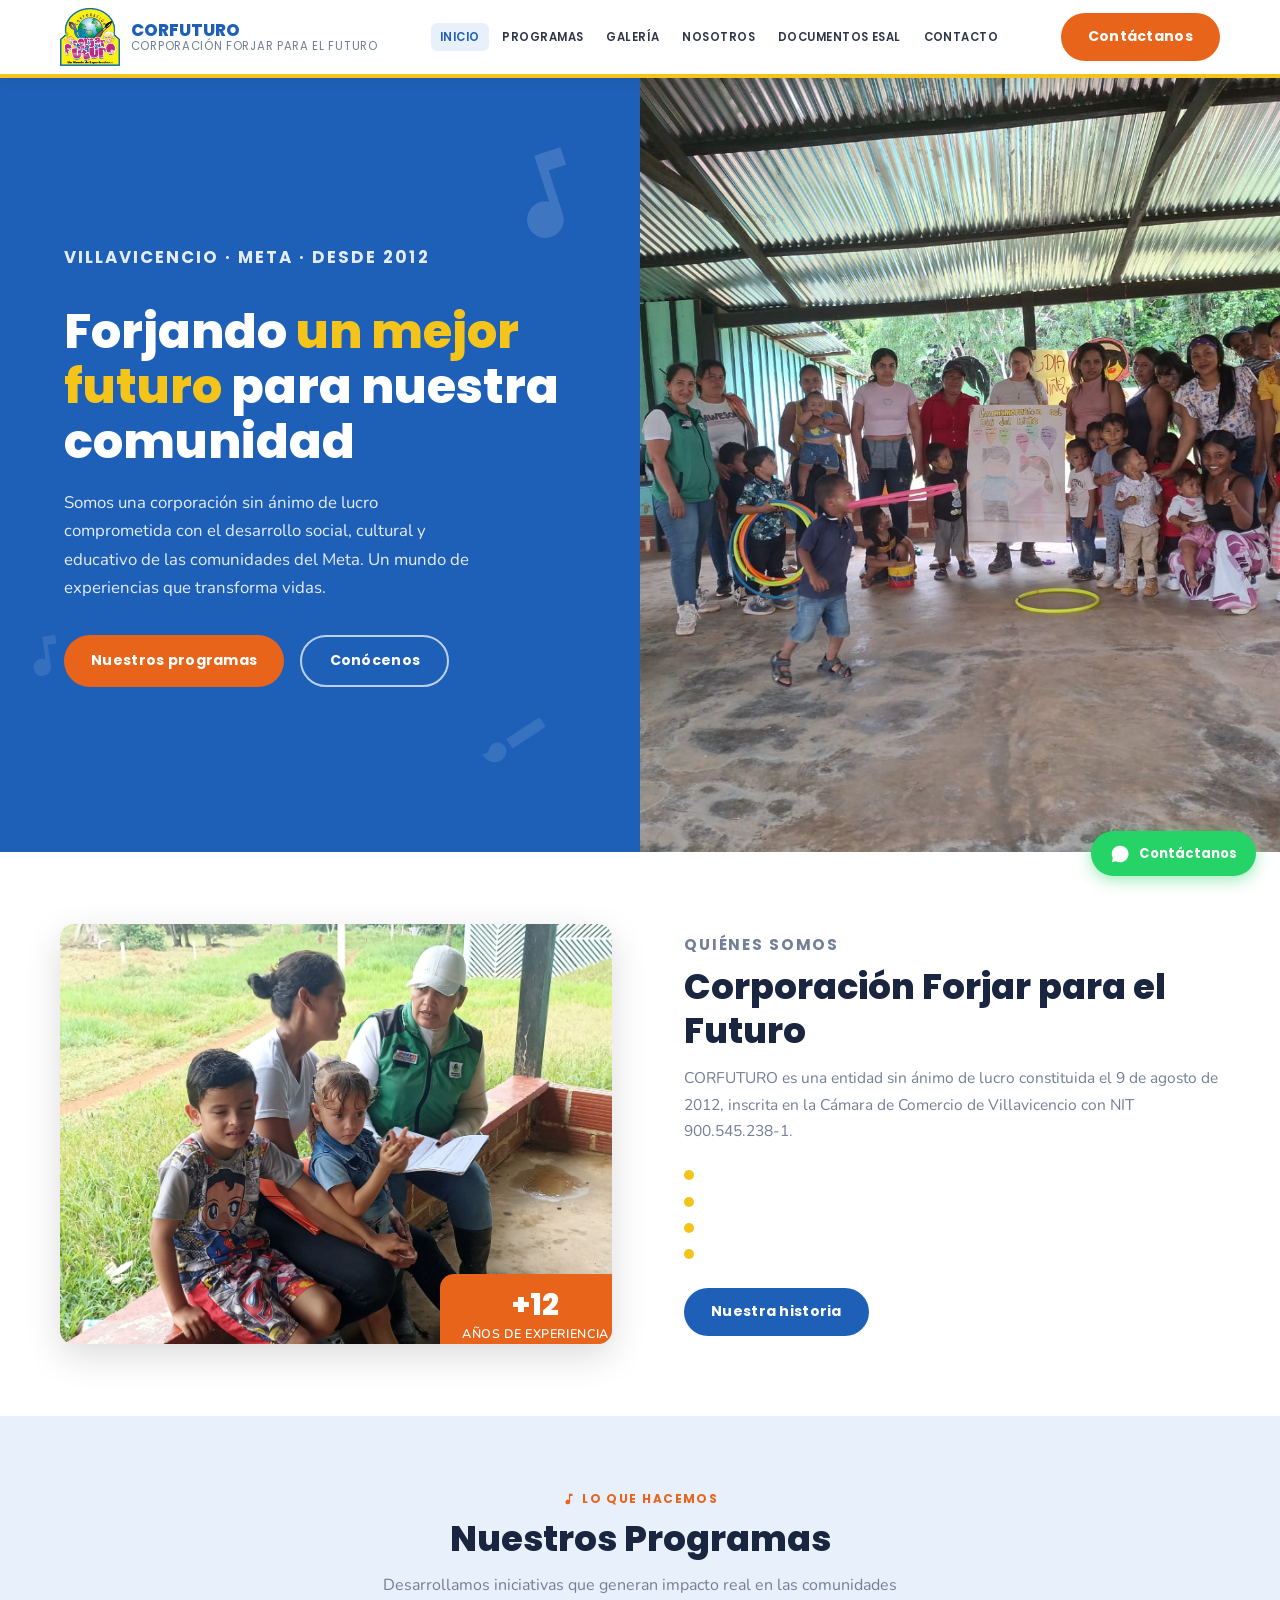
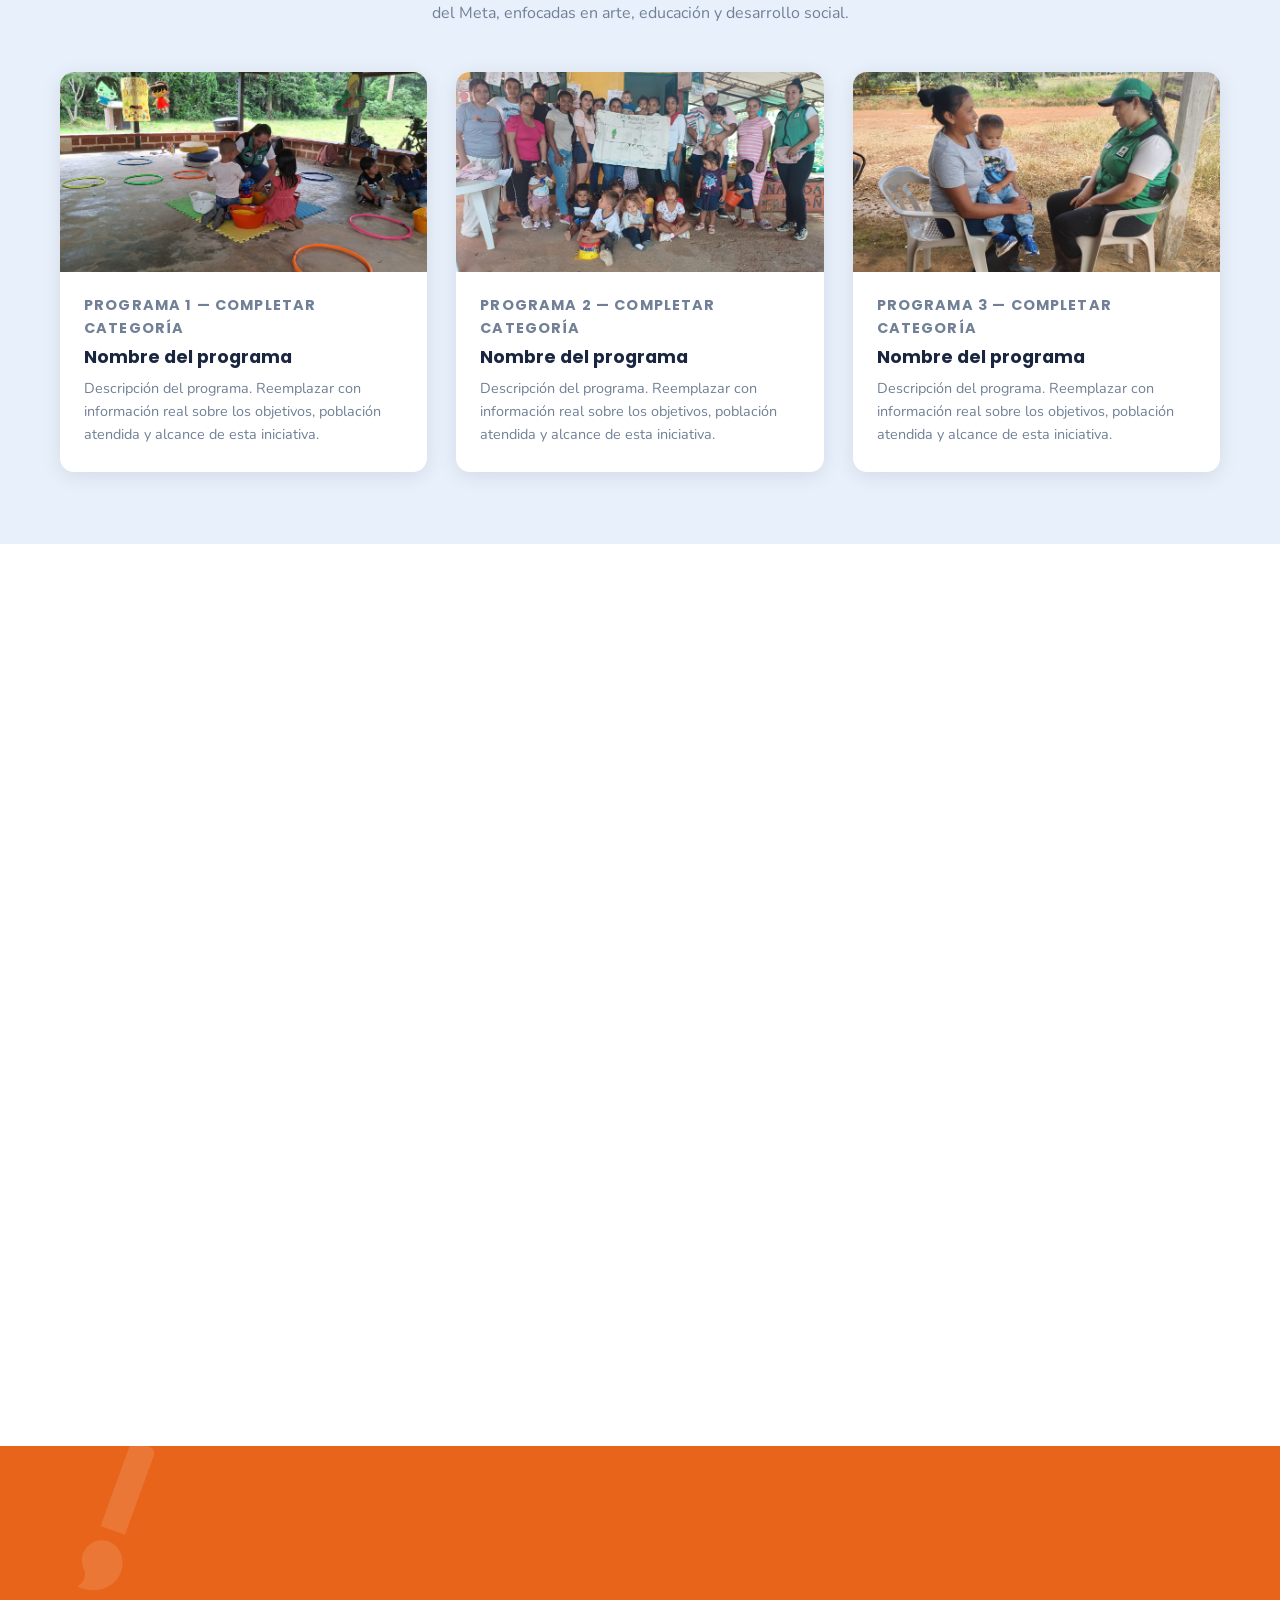
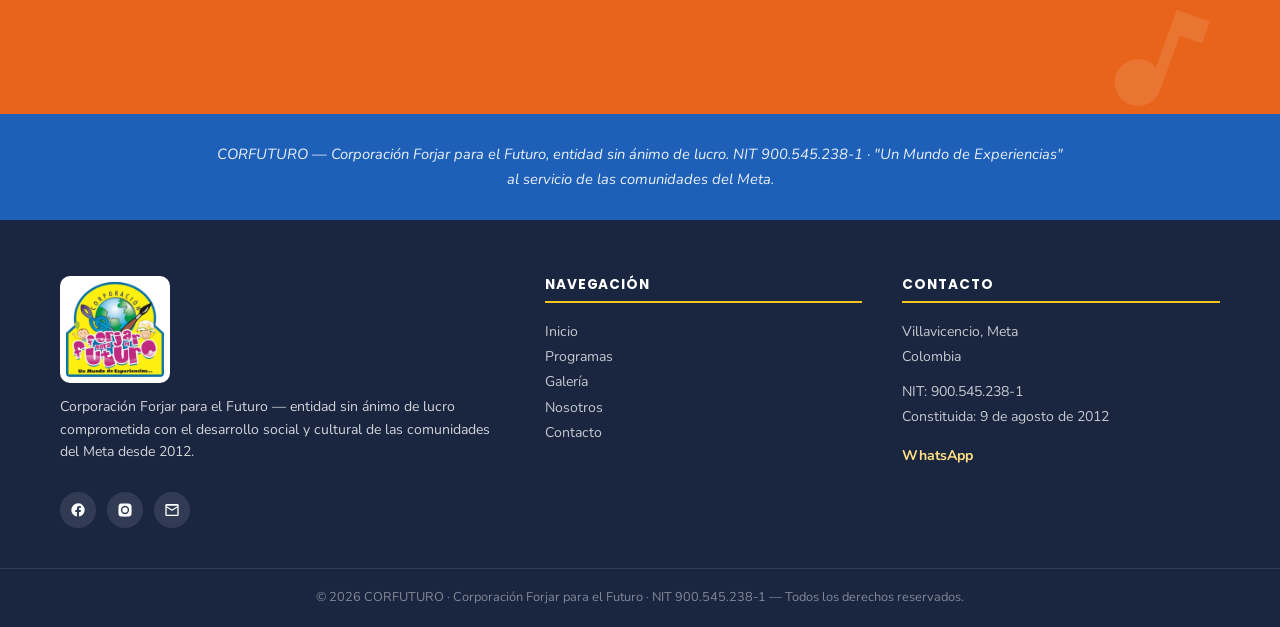
==== commit a3a2e5da: "Initial Commit" ====
--- a/index.html
+++ b/index.html
@@ -63,7 +63,7 @@
     </div>
   </div>
   <div class="hero-img">
-    <img src="assets/fotos/evento-colorido.jpg" alt="Evento comunitario CORFUTURO">
+    <img src="assets/fotos/hero-grupo-familias.jpg" alt="Familias comunidad CORFUTURO">
   </div>
 </section>
 
@@ -72,7 +72,7 @@
   <div class="wrap">
     <div class="about-grid reveal">
       <div class="about-img-wrap">
-        <img src="assets/fotos/comunidad-grupo.jpg" alt="Comunidad CORFUTURO">
+        <img src="assets/fotos/about-visita-rural.jpg" alt="Visita rural CORFUTURO">
         <div class="about-badge">
           <strong>+12</strong>
           <span>años de experiencia</span>
@@ -130,7 +130,7 @@
 
       <div class="program-card reveal">
         <div class="program-img">
-          <img src="assets/fotos/actividad-ninos-1.jpg" alt="Programa primera infancia CORFUTURO" >
+          <img src="assets/fotos/prog1-ninos-aros.jpg" alt="Primera infancia CORFUTURO">
         </div>
         <div class="program-body">
           <p class="program-tag">Programa 1 — completar categoría</p>
@@ -141,7 +141,7 @@
 
       <div class="program-card reveal">
         <div class="program-img">
-          <img src="assets/fotos/foto-taller-danza.jpg" alt="Taller de danza y artes CORFUTURO" >
+          <img src="assets/fotos/prog2-cartografia.jpg" alt="Trabajo comunitario CORFUTURO">
         </div>
         <div class="program-body">
           <p class="program-tag">Programa 2 — completar categoría</p>
@@ -152,7 +152,7 @@
 
       <div class="program-card reveal">
         <div class="program-img">
-          <img src="assets/fotos/taller-comunitario.jpg" alt="Taller comunitario CORFUTURO" >
+          <img src="assets/fotos/prog3-visita-hogar.jpg" alt="Visita familiar CORFUTURO">
         </div>
         <div class="program-body">
           <p class="program-tag">Programa 3 — completar categoría</p>
@@ -178,22 +178,22 @@
     </div>
     <div class="gallery-grid reveal">
       <div class="gallery-item gal-1">
-        <img src="assets/fotos/actividad-ninos-2.jpg" alt="Actividades con niños CORFUTURO" >
+        <img src="assets/fotos/gal1-educadora-mama.jpg" alt="Educadora con mamá CORFUTURO">
       </div>
       <div class="gallery-item gal-2">
-        <img src="assets/fotos/actividad-ninos-3.jpg" alt="Actividades infantiles CORFUTURO" >
+        <img src="assets/fotos/gal2-visita-nino.jpg" alt="Visita familiar CORFUTURO">
       </div>
       <div class="gallery-item gal-3">
-        <img src="assets/fotos/comunidad-grupo.jpg" alt="Comunidad CORFUTURO" >
+        <img src="assets/fotos/gal3-actividad-exterior.jpg" alt="Actividad exterior CORFUTURO">
       </div>
       <div class="gallery-item gal-4">
-        <img src="assets/fotos/taller-comunitario.jpg" alt="Taller comunitario CORFUTURO" >
+        <img src="assets/fotos/gal4-jardin-comunitario.jpg" alt="Jardín comunitario CORFUTURO">
       </div>
       <div class="gallery-item gal-5">
-        <img src="assets/fotos/foto-taller-danza.jpg" alt="Taller de danza CORFUTURO" >
+        <img src="assets/fotos/gal5-visita-campo.jpg" alt="Visita en campo CORFUTURO">
       </div>
       <div class="gallery-item gal-6">
-        <img src="assets/fotos/actividad-ninos-1.jpg" alt="Actividades primera infancia CORFUTURO" >
+        <img src="assets/fotos/gal6-actividad-grupo.jpg" alt="Actividad grupal CORFUTURO">
       </div>
     </div>
   </div>
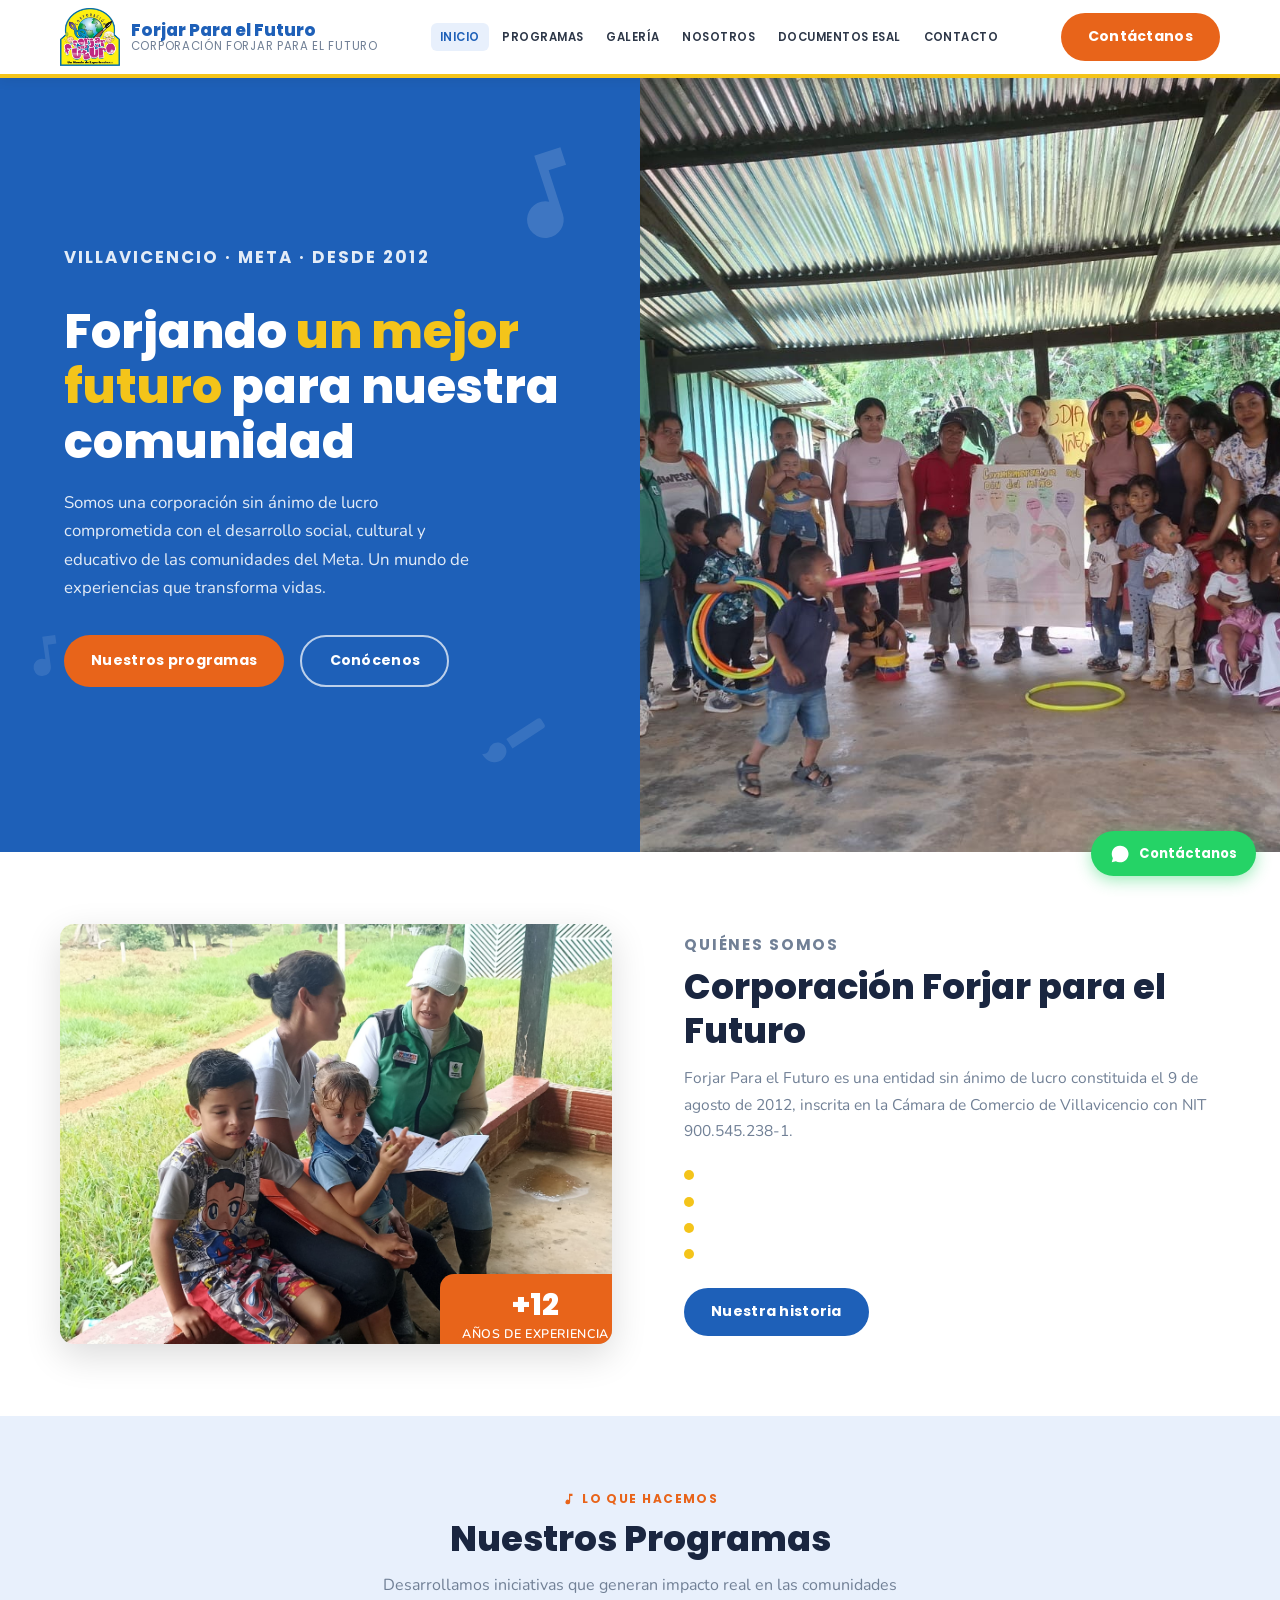
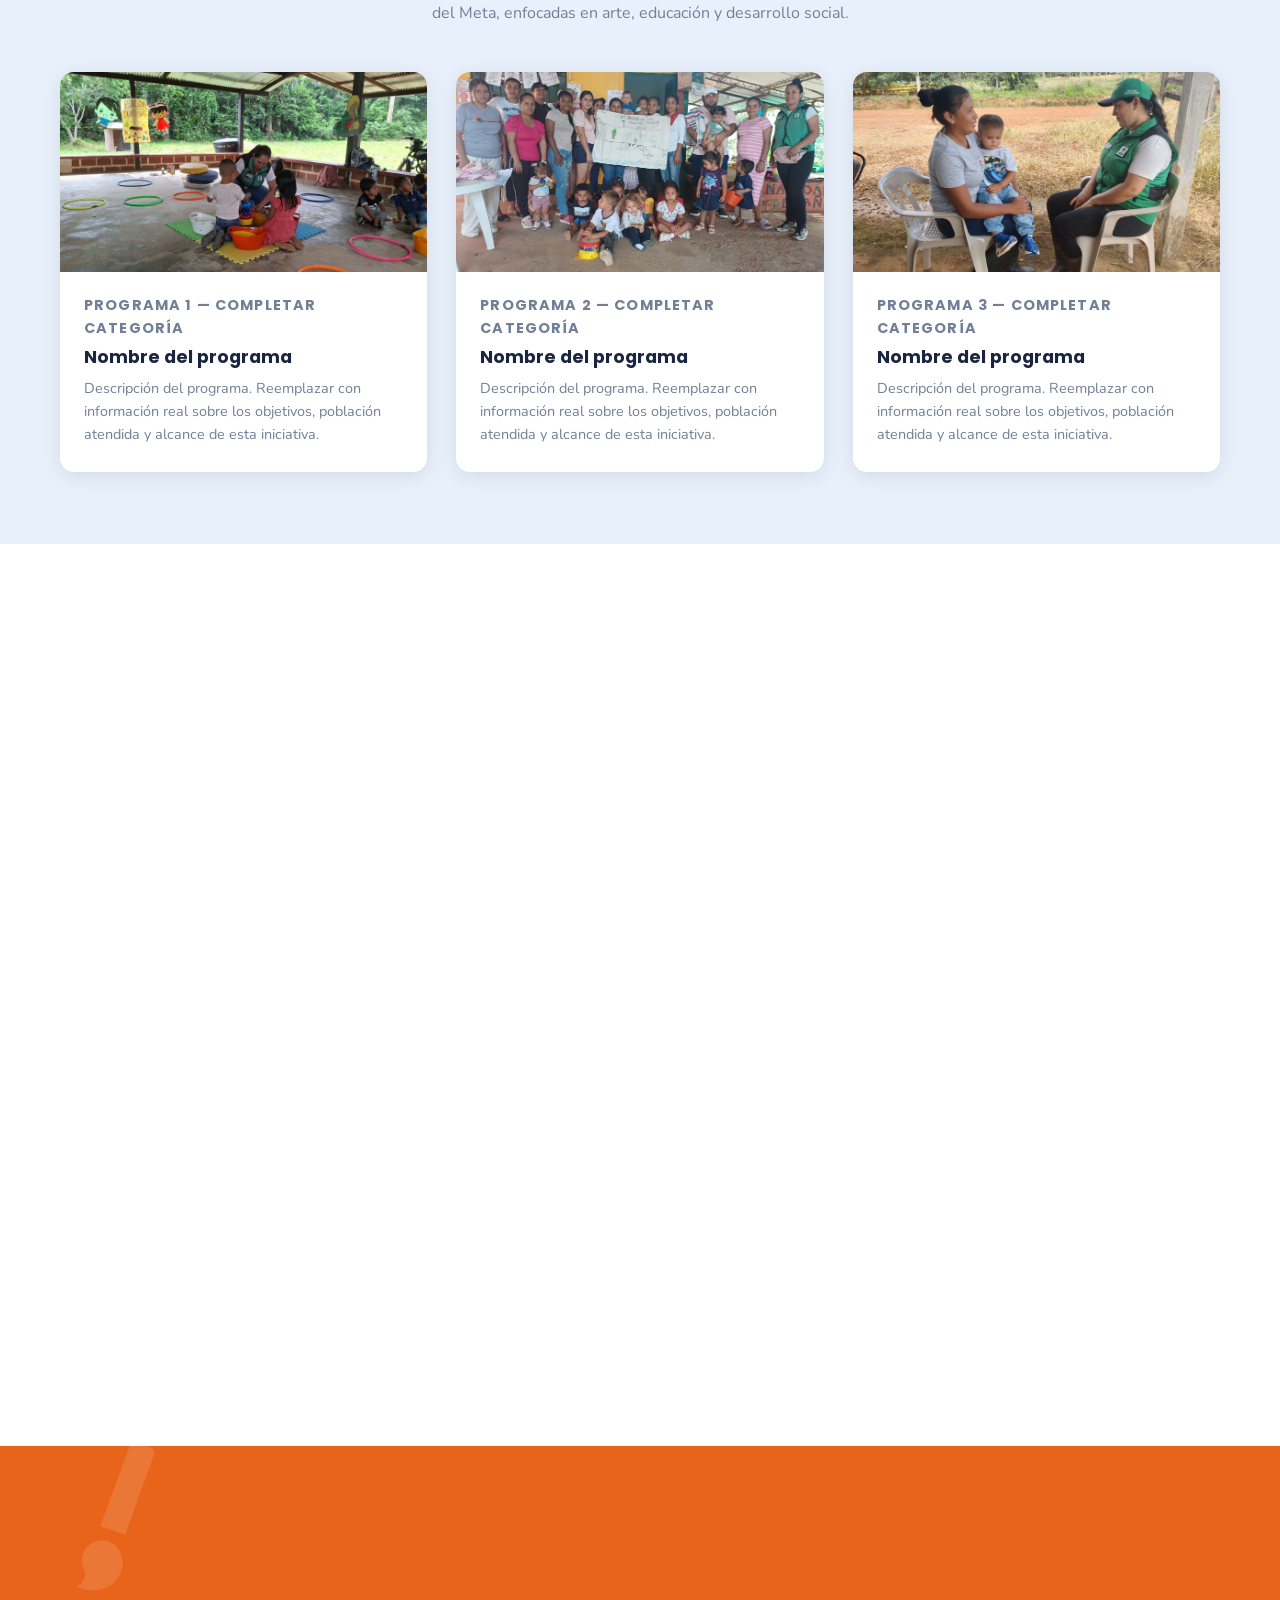
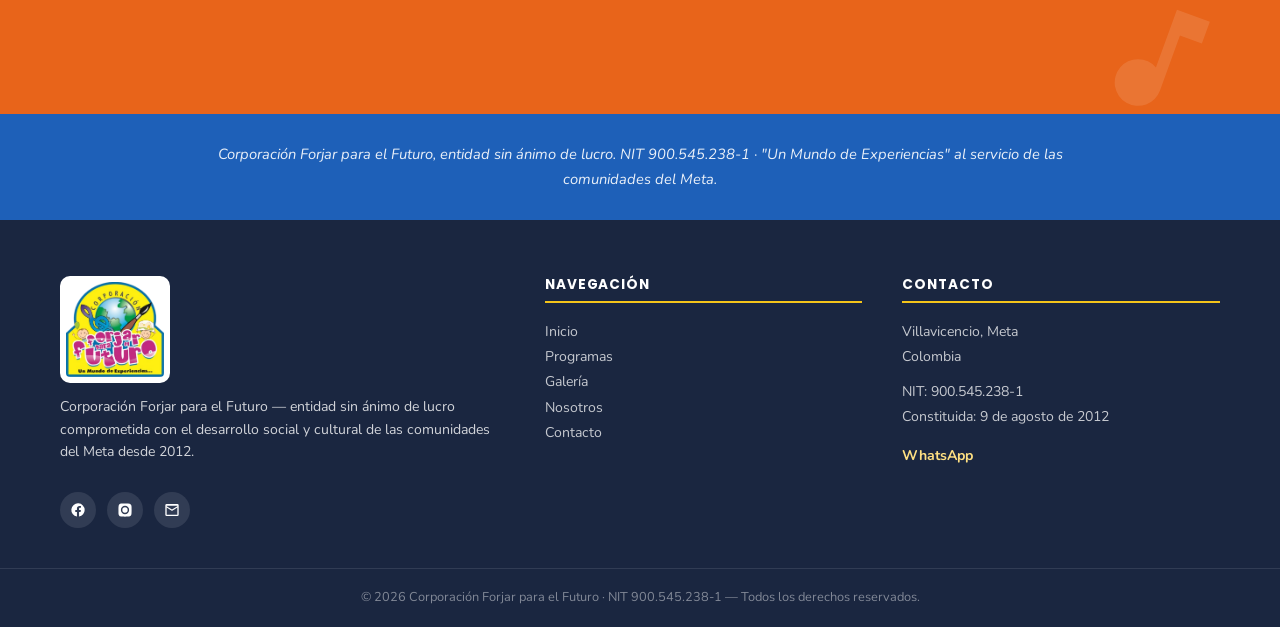
==== commit 8993bd84: "Initial Commit" ====
--- a/index.html
+++ b/index.html
@@ -3,9 +3,9 @@
 <head>
   <meta charset="UTF-8">
   <meta name="viewport" content="width=device-width, initial-scale=1">
-  <title>CORFUTURO - Corporación Forjar para el Futuro</title>
-  <meta name="description" content="Corporación Forjar para el Futuro — CORFUTURO, entidad sin ánimo de lucro. Un mundo de experiencias para la comunidad de Villavicencio, Meta.">
-  <meta property="og:title" content="CORFUTURO - Corporación Forjar para el Futuro">
+  <title>Corporación Forjar para el Futuro</title>
+  <meta name="description" content="Corporación Forjar para el Futuro, entidad sin ánimo de lucro. Un mundo de experiencias para la comunidad de Villavicencio, Meta.">
+  <meta property="og:title" content="Corporación Forjar para el Futuro">
   <meta property="og:description" content="Un mundo de experiencias para la comunidad de Villavicencio, Meta.">
   <meta property="og:type" content="website">
   <link rel="preconnect" href="https://fonts.googleapis.com">
@@ -18,9 +18,9 @@
 <!-- ===== CABECERA ===== -->
 <header class="site-header">
   <div class="wrap topbar">
-    <a class="logo" href="index.html" aria-label="CORFUTURO inicio">
-      <img src="assets/img/logo-corfuturo.png" alt="CORFUTURO">
-      <div class="logo-name">CORFUTURO
+    <a class="logo" href="index.html" aria-label="Forjar Para el Futuro inicio">
+      <img src="assets/img/logo-forjar.png" alt="Forjar Para el Futuro">
+      <div class="logo-name">Forjar Para el Futuro
         <span>Corporación Forjar para el Futuro</span>
       </div>
     </a>
@@ -33,7 +33,7 @@
       <li><a href="contacto.html">Contacto</a></li>
     </ul>
     <div class="head-actions">
-      <a class="btn btn-orange" href="https://api.whatsapp.com/send?phone=57&text=Hola%2C%20me%20gustar%C3%ADa%20saber%20m%C3%A1s%20sobre%20CORFUTURO." target="_blank" rel="noopener">Contáctanos</a>
+      <a class="btn btn-orange" href="https://api.whatsapp.com/send?phone=57&text=Hola%2C%20me%20gustar%C3%ADa%20saber%20m%C3%A1s%20sobre%20Forjar%20Para%20el%20Futuro." target="_blank" rel="noopener">Contáctanos</a>
       <button class="burger" id="burger" aria-label="Abrir menú">
         <span></span><span></span><span></span>
       </button>
@@ -63,7 +63,7 @@
     </div>
   </div>
   <div class="hero-img">
-    <img src="assets/fotos/hero-grupo-familias.jpg" alt="Familias comunidad CORFUTURO">
+    <img src="assets/fotos/hero-grupo-familias.jpg" alt="Familias comunidad Forjar Para el Futuro">
   </div>
 </section>
 
@@ -72,7 +72,7 @@
   <div class="wrap">
     <div class="about-grid reveal">
       <div class="about-img-wrap">
-        <img src="assets/fotos/about-visita-rural.jpg" alt="Visita rural CORFUTURO">
+        <img src="assets/fotos/about-visita-rural.jpg" alt="Visita rural Forjar Para el Futuro">
         <div class="about-badge">
           <strong>+12</strong>
           <span>años de experiencia</span>
@@ -81,7 +81,7 @@
       <div class="about-content">
         <p class="sec-label">Quiénes somos</p>
         <h2 class="sec-title">Corporación Forjar para el Futuro</h2>
-        <p>CORFUTURO es una entidad sin ánimo de lucro constituida el 9 de agosto de 2012, inscrita en la Cámara de Comercio de Villavicencio con NIT 900.545.238-1.</p>
+        <p>Forjar Para el Futuro es una entidad sin ánimo de lucro constituida el 9 de agosto de 2012, inscrita en la Cámara de Comercio de Villavicencio con NIT 900.545.238-1.</p>
         <p><!-- Completar: descripción real del objeto social y trabajo de la corporación --></p>
         <ul class="about-list">
           <li><!-- Completar: línea de trabajo o logro real 1 --></li>
@@ -130,7 +130,7 @@
 
       <div class="program-card reveal">
         <div class="program-img">
-          <img src="assets/fotos/prog1-ninos-aros.jpg" alt="Primera infancia CORFUTURO">
+          <img src="assets/fotos/prog1-ninos-aros.jpg" alt="Primera infancia Forjar Para el Futuro">
         </div>
         <div class="program-body">
           <p class="program-tag">Programa 1 — completar categoría</p>
@@ -141,7 +141,7 @@
 
       <div class="program-card reveal">
         <div class="program-img">
-          <img src="assets/fotos/prog2-cartografia.jpg" alt="Trabajo comunitario CORFUTURO">
+          <img src="assets/fotos/prog2-cartografia.jpg" alt="Trabajo comunitario Forjar Para el Futuro">
         </div>
         <div class="program-body">
           <p class="program-tag">Programa 2 — completar categoría</p>
@@ -152,7 +152,7 @@
 
       <div class="program-card reveal">
         <div class="program-img">
-          <img src="assets/fotos/prog3-visita-hogar.jpg" alt="Visita familiar CORFUTURO">
+          <img src="assets/fotos/prog3-visita-hogar.jpg" alt="Visita familiar Forjar Para el Futuro">
         </div>
         <div class="program-body">
           <p class="program-tag">Programa 3 — completar categoría</p>
@@ -178,22 +178,22 @@
     </div>
     <div class="gallery-grid reveal">
       <div class="gallery-item gal-1">
-        <img src="assets/fotos/gal1-educadora-mama.jpg" alt="Educadora con mamá CORFUTURO">
+        <img src="assets/fotos/gal1-educadora-mama.jpg" alt="Educadora con mamá Forjar Para el Futuro">
       </div>
       <div class="gallery-item gal-2">
-        <img src="assets/fotos/gal2-visita-nino.jpg" alt="Visita familiar CORFUTURO">
+        <img src="assets/fotos/gal2-visita-nino.jpg" alt="Visita familiar Forjar Para el Futuro">
       </div>
       <div class="gallery-item gal-3">
-        <img src="assets/fotos/gal3-actividad-exterior.jpg" alt="Actividad exterior CORFUTURO">
+        <img src="assets/fotos/gal3-actividad-exterior.jpg" alt="Actividad exterior Forjar Para el Futuro">
       </div>
       <div class="gallery-item gal-4">
-        <img src="assets/fotos/gal4-jardin-comunitario.jpg" alt="Jardín comunitario CORFUTURO">
+        <img src="assets/fotos/gal4-jardin-comunitario.jpg" alt="Jardín comunitario Forjar Para el Futuro">
       </div>
       <div class="gallery-item gal-5">
-        <img src="assets/fotos/gal5-visita-campo.jpg" alt="Visita en campo CORFUTURO">
+        <img src="assets/fotos/gal5-visita-campo.jpg" alt="Visita en campo Forjar Para el Futuro">
       </div>
       <div class="gallery-item gal-6">
-        <img src="assets/fotos/gal6-actividad-grupo.jpg" alt="Actividad grupal CORFUTURO">
+        <img src="assets/fotos/gal6-actividad-grupo.jpg" alt="Actividad grupal Forjar Para el Futuro">
       </div>
     </div>
   </div>
@@ -212,7 +212,7 @@
     <h2 class="reveal">¿Quieres apoyar nuestra labor?</h2>
     <p class="reveal">Únete a nuestra red de aliados y voluntarios. Juntos generamos un mayor impacto en las comunidades del Meta.</p>
     <a class="btn btn-outline-white reveal"
-       href="https://api.whatsapp.com/send?phone=57&text=Hola%2C%20quiero%20apoyar%20a%20CORFUTURO."
+       href="https://api.whatsapp.com/send?phone=57&text=Hola%2C%20quiero%20apoyar%20a%20Forjar%20Para%20el%20Futuro."
        target="_blank" rel="noopener">Escríbenos por WhatsApp</a>
   </div>
 </div>
@@ -220,7 +220,7 @@
 <!-- ===== OBJETO SOCIAL STRIP ===== -->
 <div class="objeto-strip">
   <div class="wrap">
-    <p>CORFUTURO — Corporación Forjar para el Futuro, entidad sin ánimo de lucro. NIT 900.545.238-1 · "Un Mundo de Experiencias" al servicio de las comunidades del Meta.</p>
+    <p>Corporación Forjar para el Futuro, entidad sin ánimo de lucro. NIT 900.545.238-1 · "Un Mundo de Experiencias" al servicio de las comunidades del Meta.</p>
   </div>
 </div>
 
@@ -231,7 +231,7 @@
       <div class="foot-grid">
 
         <div class="foot-brand">
-          <img src="assets/img/logo-corfuturo.png" alt="CORFUTURO">
+          <img src="assets/img/logo-forjar.png" alt="Forjar Para el Futuro">
           <p>Corporación Forjar para el Futuro — entidad sin ánimo de lucro comprometida con el desarrollo social y cultural de las comunidades del Meta desde 2012.</p>
           <div class="foot-social">
             <a href="https://www.facebook.com/" target="_blank" rel="noopener" aria-label="Facebook">
@@ -260,7 +260,7 @@
           <p>Villavicencio, Meta<br>Colombia</p>
           <p style="margin-top:.6rem">NIT: 900.545.238-1</p>
           <p>Constituida: 9 de agosto de 2012</p>
-          <a href="https://api.whatsapp.com/send?phone=57&text=Hola%20CORFUTURO"
+          <a href="https://api.whatsapp.com/send?phone=57&text=Hola%20Forjar%20Para%20el%20Futuro"
              target="_blank" rel="noopener" style="margin-top:.8rem; color:#ffe082; font-weight:700;">
             WhatsApp
           </a>
@@ -271,13 +271,13 @@
   </div>
   <div class="foot-bottom">
     <div class="wrap">
-      © <span id="year"></span> CORFUTURO · Corporación Forjar para el Futuro · NIT 900.545.238-1 — Todos los derechos reservados.
+      © <span id="year"></span> Corporación Forjar para el Futuro · NIT 900.545.238-1 — Todos los derechos reservados.
     </div>
   </div>
 </footer>
 
 <a class="float-wa"
-   href="https://api.whatsapp.com/send?phone=57&text=Hola%2C%20me%20gustar%C3%ADa%20saber%20m%C3%A1s%20sobre%20CORFUTURO."
+   href="https://api.whatsapp.com/send?phone=57&text=Hola%2C%20me%20gustar%C3%ADa%20saber%20m%C3%A1s%20sobre%20Forjar%20Para%20el%20Futuro."
    target="_blank" rel="noopener">
   <svg viewBox="0 0 24 24"><path d="M12 2a10 10 0 0 0-8.6 15l-1.3 4.9 5-1.3A10 10 0 1 0 12 2z"/></svg>
   Contáctanos
--- a/styles.css
+++ b/styles.css
@@ -1,11 +1,11 @@
 /* ===========================================================
-   CORFUTURO — hoja de estilos
+   Forjar Para el Futuro — hoja de estilos
    Corporación Forjar para el Futuro
    Villavicencio, Meta · NIT 900.545.238-1
    =========================================================== */
 
 :root {
-  /* Colores extraídos del logotipo CORFUTURO */
+  /* Colores extraídos del logotipo Forjar Para el Futuro */
   --blue:        #1e60b8;   /* globo azul */
   --blue-dark:   #154d96;
   --blue-light:  #e8f0fc;
